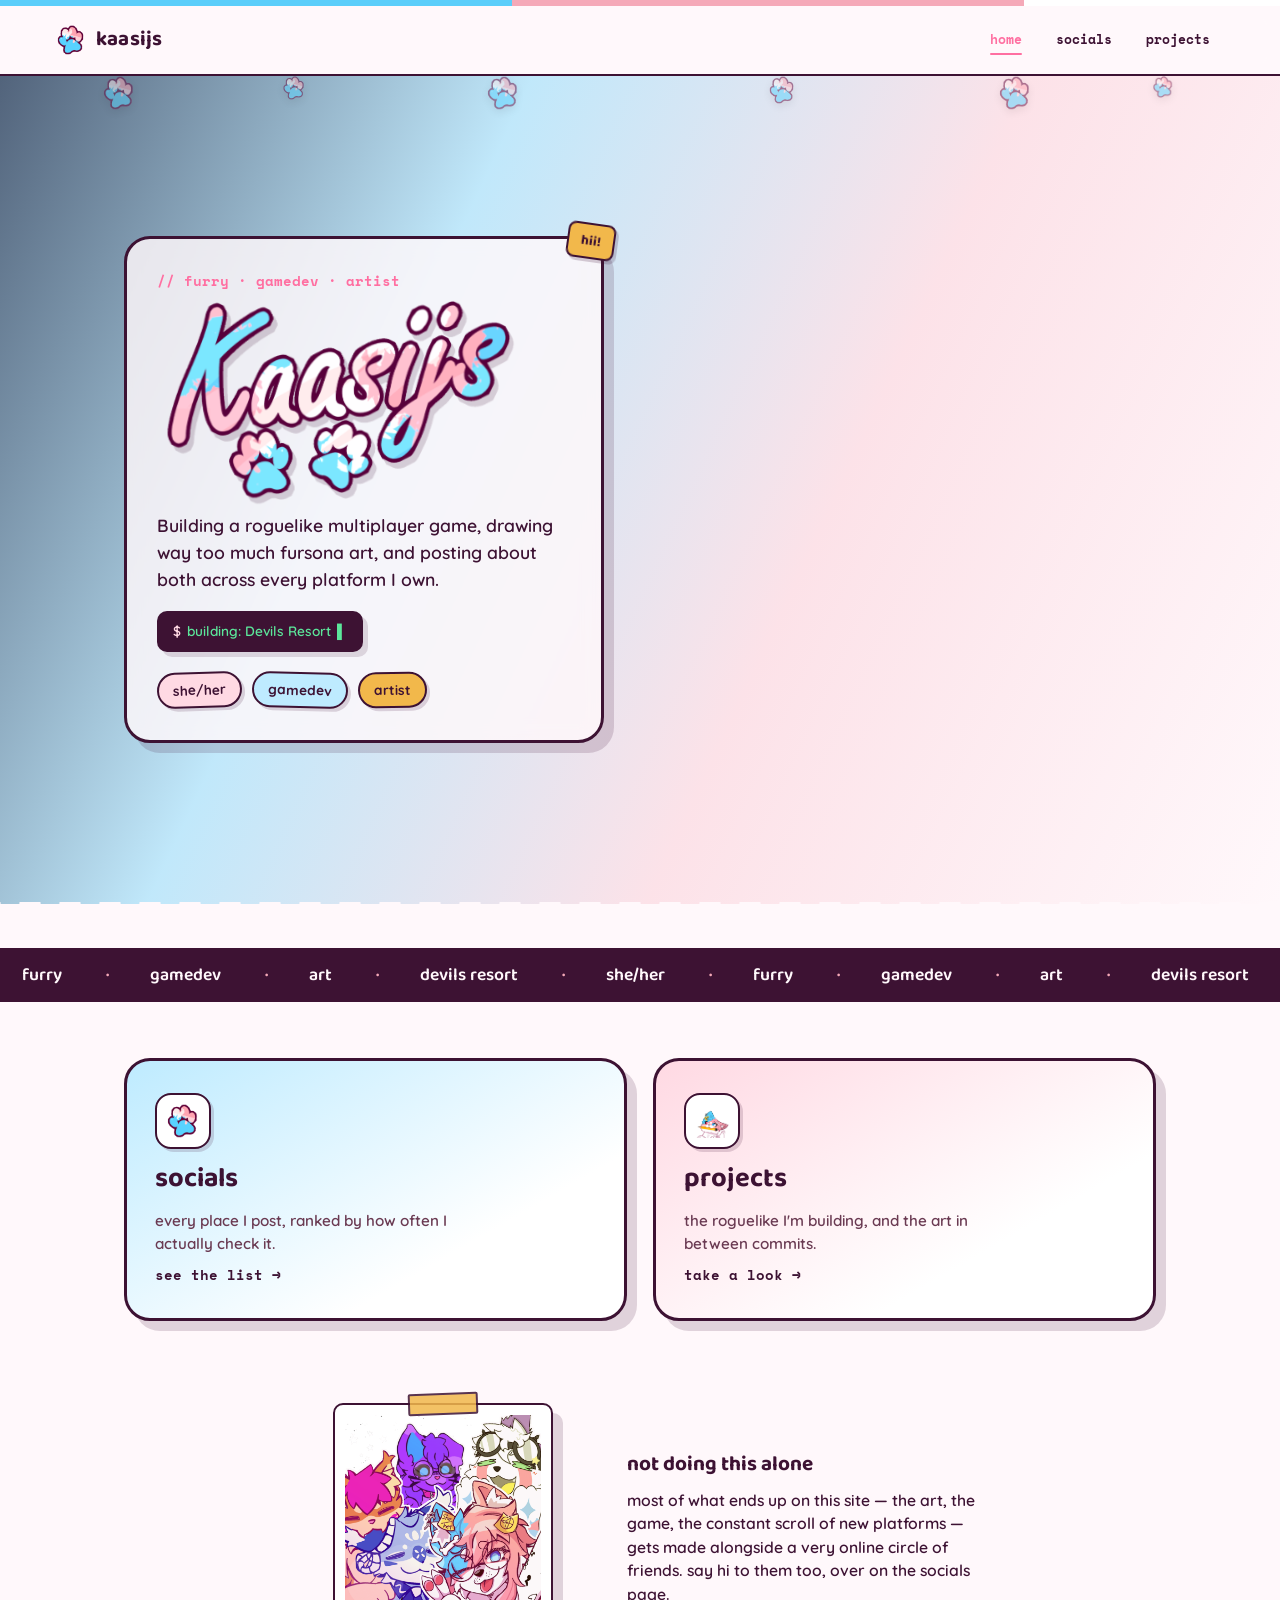
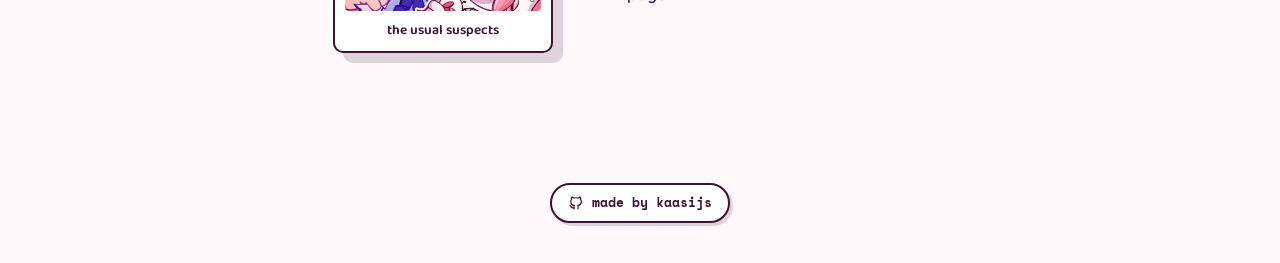
==== index.html @ 843fdc26 "update ui" ====
<!DOCTYPE html>
<html lang="en">
<head>
<meta charset="UTF-8">
<meta name="viewport" content="width=device-width, initial-scale=1.0">
<title>kaasijs</title>
<meta name="description" content="furry gamedev &amp; artist, building Devils Resort.">
<link rel="icon" href="assets/paw-heart.png">
<link rel="preconnect" href="https://fonts.googleapis.com">
<link href="https://fonts.googleapis.com/css2?family=Baloo+2:wght@500;600;700;800&family=Quicksand:wght@500;600;700&family=Space+Mono:wght@400;700&display=swap" rel="stylesheet">
<link rel="stylesheet" href="styles.css">
</head>
<body>

<div class="flag-ribbon" aria-hidden="true"></div>

<header class="site-header">
  <a class="brand" href="index.html">
    <img class="brand-paw" src="assets/paw-heart.png" alt="">
    <span class="brand-name">kaasijs</span>
  </a>
  <nav class="site-nav" aria-label="Primary">
    <a class="nav-link is-active" href="index.html">home</a>
    <a class="nav-link" href="socials.html">socials</a>
    <a class="nav-link" href="projects.html">projects</a>
  </nav>
</header>

<main>

  <section class="hero" id="hero">
    <div class="hero-bg" style="background-image:url('assets/avatar.jpg')" aria-hidden="true"></div>
    <div class="hero-scrim" aria-hidden="true"></div>

    <div class="paw-ambient" aria-hidden="true">
      <img src="assets/paw-heart.png" alt="" style="left:8%; animation-duration:16s; animation-delay:0s;">
      <img src="assets/paw-heart.png" alt="" style="left:22%; animation-duration:21s; animation-delay:-6s; width:24px;">
      <img src="assets/paw-heart.png" alt="" style="left:38%; animation-duration:18s; animation-delay:-11s;">
      <img src="assets/paw-heart.png" alt="" style="left:60%; animation-duration:24s; animation-delay:-3s; width:28px;">
      <img src="assets/paw-heart.png" alt="" style="left:78%; animation-duration:19s; animation-delay:-15s;">
      <img src="assets/paw-heart.png" alt="" style="left:90%; animation-duration:22s; animation-delay:-8s; width:22px;">
    </div>

    <div class="hero-inner">
      <div class="hero-panel">
        <p class="eyebrow mono">// furry · gamedev · artist</p>

        <button type="button" class="logo-button" id="logoBtn" aria-label="kaasijs — click for a surprise">
          <img class="hero-logo" src="assets/logo.png" alt="kaasijs">
        </button>

        <p class="tagline">Building a roguelike multiplayer game, drawing way too much fursona art, and posting about both across every platform I own.</p>

        <p class="terminal-line" aria-hidden="true">
          <span class="prompt">$</span> <span id="typed"></span><span class="cursor">▌</span>
        </p>

        <div class="chip-row">
          <span class="chip pink">she/her</span>
          <span class="chip blue">gamedev</span>
          <span class="chip gold">artist</span>
        </div>

        <span class="sticker-tag">hii!</span>
      </div>
    </div>
  </section>

  <div class="paw-divider" aria-hidden="true"></div>

  <div class="marquee" aria-hidden="true">
    <div class="marquee-track">
      <span>furry</span><span class="dot">·</span>
      <span>gamedev</span><span class="dot">·</span>
      <span>art</span><span class="dot">·</span>
      <span>devils resort</span><span class="dot">·</span>
      <span>she/her</span><span class="dot">·</span>
      <span>furry</span><span class="dot">·</span>
      <span>gamedev</span><span class="dot">·</span>
      <span>art</span><span class="dot">·</span>
      <span>devils resort</span><span class="dot">·</span>
      <span>she/her</span><span class="dot">·</span>
    </div>
  </div>

  <section class="hub-grid" aria-label="Where to go next">
    <a class="hub-tile tile-blue" href="socials.html" data-reveal>
      <span class="tile-icon"><img src="assets/paw-heart.png" alt=""></span>
      <h2>socials</h2>
      <p>every place I post, ranked by how often I actually check it.</p>
      <span class="tile-cta mono">see the list →</span>
    </a>

    <a class="hub-tile tile-pink" href="projects.html" data-reveal>
      <span class="tile-icon"><img src="assets/pencil-render.png" alt=""></span>
      <h2>projects</h2>
      <p>the roguelike I'm building, and the art in between commits.</p>
      <span class="tile-cta mono">take a look →</span>
    </a>
  </section>

  <section class="crew">
    <figure class="polaroid" data-reveal>
      <span class="tape" aria-hidden="true"></span>
      <img src="assets/group-foto.png" alt="a group of online friends, drawn as their fursonas together">
      <figcaption>the usual suspects</figcaption>
    </figure>
    <div class="crew-text" data-reveal>
      <h3>not doing this alone</h3>
      <p>most of what ends up on this site — the art, the game, the constant scroll of new platforms — gets made alongside a very online circle of friends. say hi to them too, over on the socials page.</p>
    </div>
  </section>

</main>

<footer class="site-footer">
  <a class="footer-link" href="https://github.com/Kaasijs/kaasijs.github.io" target="_blank" rel="noopener">
    <svg viewBox="0 0 24 24" fill="none" stroke="currentColor" stroke-width="1.8" stroke-linecap="round" stroke-linejoin="round"><path d="M9 19c-4.3 1.4-4.3-2.5-6-3m12 5v-3.4c0-1 .1-1.4-.5-2 2.8-.3 5.5-1.4 5.5-6a4.6 4.6 0 0 0-1.3-3.2 4.2 4.2 0 0 0-.1-3.2s-1.1-.3-3.5 1.3a12.3 12.3 0 0 0-6.2 0C6.6 3 5.5 3.3 5.5 3.3a4.2 4.2 0 0 0-.1 3.2A4.6 4.6 0 0 0 4.1 9.7c0 4.6 2.7 5.7 5.5 6-.6.6-.6 1.2-.5 2V21"/></svg>
    made by kaasijs
  </a>
</footer>

<script src="script.js"></script>
</body>
</html>
---- styles.css ----
/* =========================================================
   kaasijs.github.io — shared styles
   Palette: trans flag (blue/pink/white) + ink + gold accent
   Type: Baloo 2 (display) / Quicksand (body) / Space Mono (dev accents)
   ========================================================= */

:root{
  --ink:        #3D1233;
  --blue:       #5BCEFA;
  --blue-soft:  #BEEBFF;
  --blue-deep:  #0F2A4A;
  --pink:       #F5A9B8;
  --pink-soft:  #FFD9E3;
  --pink-hot:   #FF6FA1;
  --white:      #FFFFFF;
  --paper:      #FFF8FB;
  --gold:       #F2B84B;
  --mint:       #5CE79B;

  --shadow:     5px 5px 0 rgba(61,18,51,.14);
  --shadow-lg:  10px 10px 0 rgba(61,18,51,.16);
  --radius-sm:  10px;
  --radius:     18px;
  --radius-lg:  26px;

  --font-display:'Baloo 2', cursive;
  --font-body:   'Quicksand', sans-serif;
  --font-mono:   'Space Mono', monospace;

  --content-w: 1080px;
}

/* native cross-document page transitions (no-op in unsupported browsers) */
@view-transition{ navigation:auto; }
::view-transition-old(root){ animation: vt-out .35s cubic-bezier(.4,0,.2,1) both; }
::view-transition-new(root){ animation: vt-in .45s cubic-bezier(.2,1,.3,1) both; }
@keyframes vt-out{ to{ opacity:0; transform:scale(.97) translateY(8px); } }
@keyframes vt-in{ from{ opacity:0; transform:scale(1.02) translateY(-8px); } to{ opacity:1; transform:none; } }

/* ---------- reset ---------- */
*, *::before, *::after{ box-sizing:border-box; }
html{ scroll-behavior:smooth; }
body{
  margin:0;
  background:var(--paper);
  color:var(--ink);
  font-family:var(--font-body);
  font-weight:600;
  line-height:1.5;
  overflow-x:hidden;
}
img{ max-width:100%; display:block; }
a{ color:inherit; text-decoration:none; }
ul{ list-style:none; margin:0; padding:0; }
h1,h2,h3{ font-family:var(--font-display); margin:0; }
p{ margin:0; }
.mono{ font-family:var(--font-mono); }

:focus-visible{ outline:3px solid var(--ink); outline-offset:3px; border-radius:4px; }

/* ---------- trans-flag ribbon ---------- */
.flag-ribbon{
  height:6px;
  background:linear-gradient(90deg,
    var(--blue) 0 20%, var(--pink) 20% 40%, var(--white) 40% 60%,
    var(--pink) 60% 80%, var(--blue) 80% 100%);
  background-size:200% 100%;
  animation:ribbon-shift 10s linear infinite;
}
@keyframes ribbon-shift{
  0%{ background-position:0% 0; } 100%{ background-position:200% 0; }
}

/* ---------- decorative blobs ---------- */
.blob-field{ position:absolute; inset:0; overflow:hidden; z-index:0; pointer-events:none; }
.blob{ position:absolute; border-radius:50%; filter:blur(60px); opacity:.5; will-change:transform; }
.blob-a{ width:420px; height:420px; top:-140px; left:-120px; background:var(--blue); animation:blob-drift 14s ease-in-out infinite; }
.blob-b{ width:380px; height:380px; bottom:-160px; right:-100px; background:var(--pink); animation:blob-drift 18s ease-in-out infinite reverse; }
.blob-c{ width:260px; height:260px; bottom:10%; left:6%; background:var(--gold); opacity:.35; animation:blob-drift 11s ease-in-out infinite; }
@keyframes blob-drift{
  0%,100%{ transform:translate(0,0) scale(1); }
  50%{ transform:translate(26px,-22px) scale(1.06); }
}

/* ---------- ambient paw drift (used inside hero) ---------- */
.paw-ambient{ position:absolute; inset:0; z-index:1; pointer-events:none; overflow:hidden; }
.paw-ambient img{
  position:absolute; width:34px; opacity:.5;
  filter:drop-shadow(0 3px 4px rgba(0,0,0,.15));
  animation:paw-float linear infinite;
}
@keyframes paw-float{
  0%{ transform:translateY(10vh) rotate(-6deg); opacity:0; }
  10%{ opacity:.55; }
  90%{ opacity:.5; }
  100%{ transform:translateY(-70vh) rotate(20deg); opacity:0; }
}

/* ---------- site header / nav ---------- */
.site-header{
  position:sticky; top:0; z-index:50;
  display:flex; align-items:center; justify-content:space-between;
  gap:16px;
  padding:16px clamp(20px, 5vw, 56px);
  background:rgba(255,248,251,.86);
  backdrop-filter: blur(10px);
  border-bottom:2.5px solid var(--ink);
}
.brand{ display:flex; align-items:center; gap:10px; transition:transform .2s ease; }
.brand:hover{ transform:translateY(-2px) rotate(-1deg); }
.brand-paw{
  width:30px; height:30px; object-fit:contain;
  view-transition-name:brand-paw;
  transition:transform .3s cubic-bezier(.3,1.8,.4,1);
}
.brand:hover .brand-paw{ transform:rotate(-18deg) scale(1.15); }
.brand-name{ font-family:var(--font-display); font-weight:700; font-size:1.3rem; letter-spacing:.2px; }

.site-nav{ display:flex; gap:6px; flex-wrap:wrap; }
.nav-link{
  position:relative;
  font-family:var(--font-mono); font-size:.82rem;
  padding:8px 14px; border-radius:999px;
  transition: transform .18s ease, color .18s ease;
}
.nav-link:hover{ transform:translateY(-2px); color:var(--pink-hot); }
.nav-link::after{
  content:""; position:absolute; left:14px; right:14px; bottom:3px; height:2px;
  background:var(--pink-hot); border-radius:2px;
  transform:scaleX(0); transform-origin:left; transition:transform .25s cubic-bezier(.3,1,.4,1);
}
.nav-link:hover::after, .nav-link:focus-visible::after, .nav-link.is-active::after{ transform:scaleX(1); }
.nav-link.is-active{ color:var(--pink-hot); }

/* ---------- footer ---------- */
.site-footer{ position:relative; z-index:1; text-align:center; padding:44px 24px 40px; }
.footer-link{
  display:inline-flex; align-items:center; gap:8px;
  font-family:var(--font-mono); font-size:.82rem;
  color:var(--ink); padding:8px 16px; border-radius:999px;
  border:2px solid var(--ink); background:var(--white);
  box-shadow:3px 3px 0 rgba(61,18,51,.16);
  transition: transform .22s cubic-bezier(.3,1.6,.4,1), box-shadow .22s ease;
}
.footer-link:hover{ transform:translate(-3px,-3px) rotate(-2deg); box-shadow:6px 6px 0 rgba(61,18,51,.2); }
.footer-link svg{ width:16px; height:16px; transition:transform .3s ease; }
.footer-link:hover svg{ transform:rotate(-25deg); }

/* ---------- reveal-on-scroll ---------- */
[data-reveal]{
  opacity:0; transform:translateY(26px);
  transition: opacity .6s ease, transform .6s cubic-bezier(.2,1,.3,1);
}
[data-reveal].is-visible{ opacity:1; transform:none; }

/* ---------- chips ---------- */
.chip-row{ display:flex; flex-wrap:wrap; gap:10px; }
.chip{
  display:inline-flex; align-items:center; gap:6px;
  background:var(--white); border:2.5px solid var(--ink);
  border-radius:999px; padding:6px 14px;
  font-size:.85rem; font-weight:700;
  box-shadow:3px 3px 0 rgba(61,18,51,.16);
  transition: transform .2s cubic-bezier(.3,1.6,.4,1);
}
.chip:hover{ transform:translateY(-3px) scale(1.05); }
.chip.pink{ background:var(--pink-soft); transform:rotate(-2deg); }
.chip.pink:hover{ transform:translateY(-3px) scale(1.05) rotate(-2deg); }
.chip.blue{ background:var(--blue-soft); transform:rotate(1.5deg); }
.chip.blue:hover{ transform:translateY(-3px) scale(1.05) rotate(1.5deg); }
.chip.gold{ background:var(--gold); transform:rotate(-1deg); }
.chip.gold:hover{ transform:translateY(-3px) scale(1.05) rotate(-1deg); }

/* =========================================================
   HOME — full-bleed hero art
   ========================================================= */
.hero{
  position:relative;
  min-height:92vh;
  display:flex; align-items:center;
  overflow:hidden;
}
.hero-bg{
  position:absolute; inset:0; z-index:0;
  background-size:cover; background-position:50% 30%;
  transform:scale(1.08);
  transition: transform .25s ease-out, background-position .25s ease-out;
}
.hero-scrim{
  position:absolute; inset:0; z-index:1;
  background:
    linear-gradient(115deg, rgba(15,42,74,.72) 0%, rgba(91,206,250,.38) 32%, rgba(245,169,184,.28) 62%, rgba(255,248,251,.15) 100%);
}

.hero-inner{ position:relative; z-index:3; width:100%; max-width:var(--content-w); margin:0 auto; padding:0 24px; }
.hero-panel{
  max-width:480px;
  background:rgba(255,248,251,.82);
  backdrop-filter:blur(10px);
  border:3px solid var(--ink); border-radius:var(--radius-lg);
  padding:32px 30px;
  box-shadow:var(--shadow-lg);
  position:relative;
}
.hero-panel .sticker-tag{
  position:absolute; top:-16px; right:-14px;
  background:var(--gold); border:2.5px solid var(--ink); color:var(--ink);
  font-family:var(--font-display); font-weight:700; font-size:.85rem;
  padding:6px 12px; border-radius:8px; transform:rotate(8deg);
  box-shadow:3px 3px 0 rgba(61,18,51,.2);
  animation:tag-wiggle 3.6s ease-in-out infinite;
}
@keyframes tag-wiggle{
  0%,100%{ transform:rotate(8deg); } 50%{ transform:rotate(2deg) translateY(-3px); }
}

.eyebrow{ font-size:.85rem; color:var(--pink-hot); margin-bottom:6px; }

.logo-button{ background:none; border:none; padding:0; margin:0 0 14px; cursor:pointer; display:inline-block; }
.hero-logo{
  width:100%; max-width:360px;
  filter:drop-shadow(4px 6px 0 rgba(61,18,51,.18));
  animation:pop-in .7s cubic-bezier(.2,1.4,.4,1) both;
  transition: transform .25s cubic-bezier(.3,1.6,.4,1);
}
.logo-button:hover .hero-logo{ transform:scale(1.05) rotate(-2deg); }
.logo-button:active .hero-logo{ transform:scale(.97) rotate(1deg); }
@keyframes pop-in{
  0%{ transform:scale(.85) rotate(-4deg); opacity:0; }
  100%{ transform:scale(1) rotate(-1deg); opacity:1; }
}

.tagline{ font-size:1.1rem; margin-bottom:18px; line-height:1.55; }

.terminal-line{
  display:inline-flex; align-items:center; gap:6px;
  background:var(--ink); color:var(--mint);
  padding:10px 16px; border-radius:var(--radius-sm);
  font-size:.85rem; margin-bottom:20px;
  box-shadow:var(--shadow);
}
.terminal-line .prompt{ color:var(--pink-soft); }
.cursor{ display:inline-block; animation:blink 1s step-end infinite; color:var(--mint); }
@keyframes blink{ 50%{ opacity:0; } }

.paw-divider{
  position:relative; z-index:2;
  height:46px; margin-top:-2px;
  background:var(--paper);
  -webkit-mask:radial-gradient(circle at 10px 0, transparent 9px, black 10px) 0 0/40px 100% repeat-x;
          mask:radial-gradient(circle at 10px 0, transparent 9px, black 10px) 0 0/40px 100% repeat-x;
}

/* marquee */
.marquee{ position:relative; z-index:1; border-top:2.5px solid var(--ink); border-bottom:2.5px solid var(--ink); background:var(--ink); overflow:hidden; }
.marquee-track{ display:flex; width:max-content; animation:scroll-left 26s linear infinite; padding:12px 0; }
.marquee-track span{ font-family:var(--font-display); font-size:1.1rem; color:var(--paper); padding:0 22px; white-space:nowrap; }
.marquee-track span.dot{ color:var(--pink); }
@keyframes scroll-left{ from{ transform:translateX(0); } to{ transform:translateX(-50%); } }

/* hub tiles */
.hub-grid{ position:relative; z-index:1; max-width:var(--content-w); margin:0 auto; padding:56px 24px; display:grid; grid-template-columns:1fr 1fr; gap:26px; }
.hub-tile{
  position:relative; overflow:hidden;
  border:3px solid var(--ink); border-radius:var(--radius-lg);
  padding:32px 28px; min-height:220px;
  display:flex; flex-direction:column; gap:10px;
  box-shadow:var(--shadow-lg);
  transition: transform .28s cubic-bezier(.2,1.3,.4,1), box-shadow .28s ease;
}
.hub-tile:hover, .hub-tile:focus-visible{ transform:translateY(-8px) rotate(-.6deg) scale(1.015); box-shadow:14px 14px 0 rgba(61,18,51,.2); }
.tile-blue{ background:linear-gradient(150deg, var(--blue-soft), var(--white) 70%); }
.tile-pink{ background:linear-gradient(150deg, var(--pink-soft), var(--white) 70%); }
.tile-icon{
  width:56px; height:56px; border-radius:16px;
  background:var(--white); border:2.5px solid var(--ink);
  display:flex; align-items:center; justify-content:center;
  box-shadow:3px 3px 0 rgba(61,18,51,.16);
  animation:idle-bob 3.4s ease-in-out infinite;
}
.hub-tile:nth-child(2) .tile-icon{ animation-delay:.5s; }
@keyframes idle-bob{ 0%,100%{ transform:translateY(0) rotate(0deg); } 50%{ transform:translateY(-6px) rotate(-6deg); } }
.tile-icon img{ width:34px; height:34px; object-fit:contain; }
.hub-tile h2{ font-size:1.7rem; }
.hub-tile p{ font-size:.95rem; color:#6a3a52; max-width:34ch; }
.tile-cta{ margin-top:auto; font-size:.85rem; transition:transform .2s ease; }
.hub-tile:hover .tile-cta{ transform:translateX(6px); }

/* polaroid / crew photo */
.crew{ position:relative; z-index:1; max-width:var(--content-w); margin:0 auto; padding:10px 24px 70px; display:flex; align-items:center; gap:34px; flex-wrap:wrap; justify-content:center; }
.polaroid{
  position:relative; background:var(--white); border:2.5px solid var(--ink); border-radius:10px;
  padding:10px 10px 40px; width:220px; box-shadow:var(--shadow-lg);
  transform:rotate(-3deg);
  transition: transform .3s cubic-bezier(.3,1.6,.4,1);
}
.polaroid:hover{ transform:rotate(0deg) scale(1.03); }
.polaroid img{ border-radius:4px; }
.polaroid figcaption{ position:absolute; bottom:10px; left:0; right:0; text-align:center; font-family:var(--font-display); font-size:.85rem; }
.polaroid .tape{ position:absolute; top:-12px; left:50%; transform:translateX(-50%) rotate(-2deg); width:70px; height:22px; background:var(--gold); opacity:.85; border:2px solid var(--ink); border-radius:2px; }
.crew-text{ max-width:360px; font-size:.98rem; }
.crew-text h3{ font-size:1.3rem; margin-bottom:8px; }

/* =========================================================
   SOCIALS
   ========================================================= */
.dev-hero{
  position:relative; overflow:hidden;
  padding:70px 24px 90px;
  background:
    linear-gradient(150deg, rgba(15,42,74,.65), rgba(91,206,250,.35) 45%, rgba(245,169,184,.4)),
    url('assets/blueprint.jpg') center/cover no-repeat;
  color:var(--paper);
}
.dev-hero-inner{ position:relative; z-index:2; max-width:var(--content-w); margin:0 auto; display:flex; align-items:flex-end; gap:40px; flex-wrap:wrap; }
.dev-hero h1{ font-size:clamp(2.1rem, 5vw, 3rem); color:var(--white); }
.dev-hero .eyebrow{ color:var(--blue-soft); }
.dev-hero p.lead{ max-width:46ch; color:var(--blue-soft); font-size:1.05rem; margin-top:10px; }
.dev-mascot{ width:150px; margin-left:auto; filter:drop-shadow(6px 8px 0 rgba(0,0,0,.25)); animation:float-y 4.5s ease-in-out infinite; }
@keyframes float-y{ 0%,100%{ transform:translateY(0) rotate(-2deg); } 50%{ transform:translateY(-14px) rotate(2deg); } }

.terminal-window{ position:relative; z-index:3; max-width:var(--content-w); margin:-56px auto 0; padding:0 24px 80px; }
.terminal-card{ background:var(--white); border:3px solid var(--ink); border-radius:var(--radius-lg); overflow:hidden; box-shadow:var(--shadow-lg); }
.terminal-chrome{ display:flex; align-items:center; gap:8px; background:var(--ink); padding:12px 18px; }
.dot{ width:11px; height:11px; border-radius:50%; display:inline-block; }
.dot.red{ background:#FF6B6B; } .dot.yellow{ background:var(--gold); } .dot.green{ background:var(--mint); }
.terminal-title{ margin-left:10px; color:var(--paper); font-size:.78rem; opacity:.8; }

.social-list{ padding:6px; }
.social-row{ border-bottom:1.5px dashed rgba(61,18,51,.18); }
.social-row:last-child{ border-bottom:none; }
.social-link{
  display:grid;
  grid-template-columns:34px 1fr auto 24px;
  align-items:center; gap:16px;
  padding:18px 16px;
  border-left:5px solid var(--accent, var(--blue));
  transition: background .18s ease, padding-left .18s ease;
}
.social-link:hover, .social-link:focus-visible{
  background: color-mix(in srgb, var(--accent, var(--blue)) 14%, var(--white));
  padding-left:22px;
}
.social-icon{ width:30px; height:30px; display:flex; align-items:center; justify-content:center; color:var(--ink); transition: transform .25s cubic-bezier(.3,1.7,.4,1), color .2s ease; }
.social-icon svg{ width:100%; height:100%; }
.social-link:hover .social-icon, .social-link:focus-visible .social-icon{ color:var(--accent, var(--pink-hot)); transform:scale(1.18) rotate(-10deg); }
.social-text{ display:flex; flex-direction:column; gap:2px; min-width:0; }
.social-name{ font-family:var(--font-display); font-size:1.15rem; }
.social-handle{ font-size:.82rem; color:#6a3a52; }
.social-note{ font-size:.85rem; color:#8a5a72; text-align:right; display:none; }
.social-arrow{ font-size:1.2rem; justify-self:end; transition: transform .2s ease; }
.social-link:hover .social-arrow{ transform:translateX(5px); }

.repo-note{ text-align:center; margin-top:26px; font-size:.9rem; color:#6a3a52; }
.repo-note a{ text-decoration:underline; text-decoration-color:var(--pink-hot); text-underline-offset:3px; }

/* =========================================================
   PROJECTS
   ========================================================= */
.projects-hero{ position:relative; overflow:hidden; padding:70px 24px 30px; }
.projects-hero-inner{ position:relative; z-index:2; max-width:var(--content-w); margin:0 auto; display:flex; align-items:center; gap:36px; flex-wrap:wrap; }
.love-mascot{ width:130px; animation:float-y 5s ease-in-out infinite; }
.projects-hero h1{ font-size:clamp(2.1rem,5vw,3rem); }
.projects-hero p.lead{ max-width:48ch; font-size:1.05rem; margin-top:8px; }

.project-feature{ position:relative; z-index:1; max-width:var(--content-w); margin:30px auto 0; padding:0 24px; display:grid; grid-template-columns:220px 1fr; gap:34px; align-items:start; }
.project-media{
  border:3px solid var(--ink); border-radius:var(--radius-lg);
  background:linear-gradient(160deg, var(--blue-soft), var(--pink-soft));
  height:220px; display:flex; flex-direction:column; align-items:center; justify-content:center; gap:14px;
  box-shadow:var(--shadow-lg);
  transition: transform .25s cubic-bezier(.3,1.4,.4,1);
}
.project-media:hover{ transform:rotate(-1.5deg) scale(1.02); }
.status-pill{ background:var(--gold); border:2px solid var(--ink); border-radius:999px; padding:4px 12px; font-size:.72rem; transform:rotate(-2deg); }
.controller-icon{ width:64px; height:64px; transition:transform .25s ease; }
.project-media:hover .controller-icon{ transform:rotate(6deg) scale(1.08); }
.project-copy h2{ font-size:1.9rem; margin-bottom:8px; }
.project-copy p{ font-size:1rem; line-height:1.65; color:#5c2f45; margin-bottom:14px; }
.tag-row{ display:flex; gap:8px; flex-wrap:wrap; margin-bottom:16px; }
.tag-row li{ background:var(--white); border:2px solid var(--ink); border-radius:999px; padding:4px 12px; font-size:.72rem; transition: transform .2s ease, background .2s ease; }
.tag-row li:hover{ transform:translateY(-3px); background:var(--pink-soft); }
.steam-cta{
  position:relative; overflow:hidden;
  display:inline-flex; align-items:center; gap:10px;
  background:var(--ink); color:var(--paper);
  font-family:var(--font-display); font-weight:700;
  padding:12px 22px; border-radius:999px; font-size:1rem;
  box-shadow:4px 4px 0 rgba(61,18,51,.25);
  transition: transform .2s ease, box-shadow .2s ease;
}
.steam-cta:hover, .steam-cta:focus-visible{ transform:translate(-3px,-3px); box-shadow:7px 7px 0 rgba(61,18,51,.25); }
.steam-cta:hover svg{ transform:rotate(20deg); }
.steam-cta::after{
  content:""; position:absolute; top:0; left:-60%; width:40%; height:100%;
  background:linear-gradient(120deg, transparent, rgba(255,255,255,.35), transparent);
  transform:skewX(-20deg); animation:shimmer 3.2s ease-in-out infinite;
}
@keyframes shimmer{ 0%{ left:-60%; } 45%{ left:130%; } 100%{ left:130%; } }
.steam-cta svg{ width:20px; height:20px; transition:transform .3s ease; }

.art-note{ max-width:var(--content-w); margin:56px auto 0; padding:0 24px; display:flex; align-items:center; gap:24px; flex-wrap:wrap; }
.art-note img{ width:120px; border:2.5px solid var(--ink); border-radius:16px; box-shadow:var(--shadow); transform:rotate(2deg); transition:transform .25s ease; }
.art-note img:hover{ transform:rotate(-2deg) scale(1.05); }
.art-note p{ max-width:44ch; font-size:.98rem; }

.soon-card{
  max-width:calc(var(--content-w) - 48px);
  margin:44px auto 80px; padding:26px 28px;
  border:2.5px dashed var(--ink); border-radius:var(--radius);
  background:rgba(255,255,255,.5);
  animation:border-cycle 6s linear infinite;
}
@keyframes border-cycle{
  0%,100%{ border-color:var(--ink); }
  33%{ border-color:var(--blue); }
  66%{ border-color:var(--pink-hot); }
}
.soon-card .mono{ display:block; font-size:.78rem; color:var(--pink-hot); margin-bottom:6px; }
.soon-card p{ font-size:.95rem; color:#6a3a52; }
.soon-card a{ text-decoration:underline; text-decoration-color:var(--pink-hot); }

/* =========================================================
   confetti burst + cursor paw
   ========================================================= */
.confetti-piece{
  position:fixed; z-index:200; pointer-events:none;
  width:14px; height:14px; border-radius:4px;
  top:0; left:0;
  animation: confetti-fly var(--dur,900ms) ease-out forwards;
}
@keyframes confetti-fly{
  0%{ transform:translate(0,0) rotate(0deg) scale(1); opacity:1; }
  100%{ transform:translate(var(--tx), var(--ty)) rotate(var(--rot)) scale(.4); opacity:0; }
}

.cursor-paw{
  position:absolute; z-index:4; width:26px; height:26px;
  pointer-events:none; opacity:0;
  transition: opacity .2s ease;
  transform:translate(-50%,-50%);
}

/* =========================================================
   responsive
   ========================================================= */
@media (max-width:760px){
  .hero{ min-height:78vh; align-items:flex-end; padding-bottom:40px; }
  .hero-panel{ max-width:none; }
  .hub-grid{ grid-template-columns:1fr; }
  .dev-hero-inner{ flex-direction:column; align-items:flex-start; }
  .dev-mascot{ margin:0; }
  .project-feature{ grid-template-columns:1fr; }
  .project-media{ height:150px; }
  .social-note{ display:none; }
  .social-link{ grid-template-columns:28px 1fr 20px; gap:12px; }
  .social-icon{ width:26px; height:26px; }
}

@media (hover:none){ .cursor-paw{ display:none; } }

@media (prefers-reduced-motion: reduce){
  *{ animation-duration:.01ms !important; animation-iteration-count:1 !important; transition-duration:.01ms !important; scroll-behavior:auto !important; }
  ::view-transition-old(root), ::view-transition-new(root){ animation:none !important; }
}
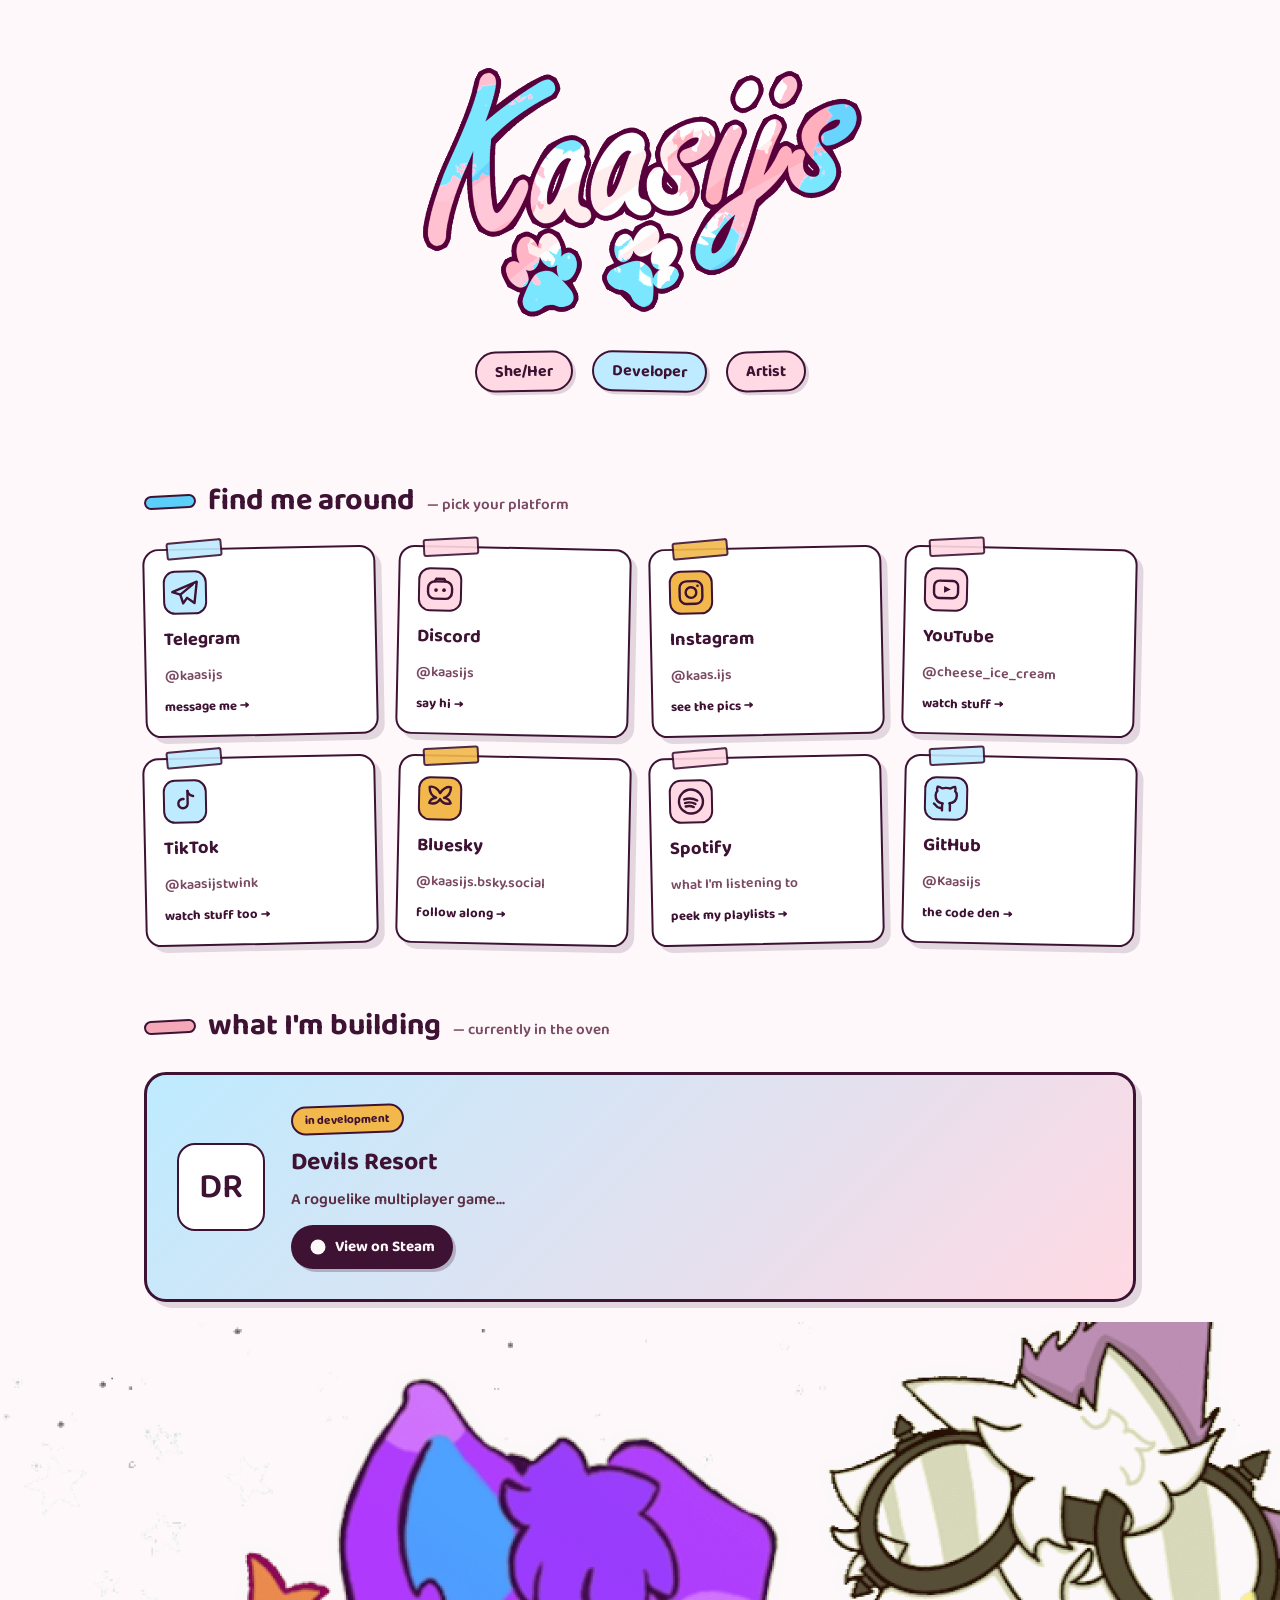
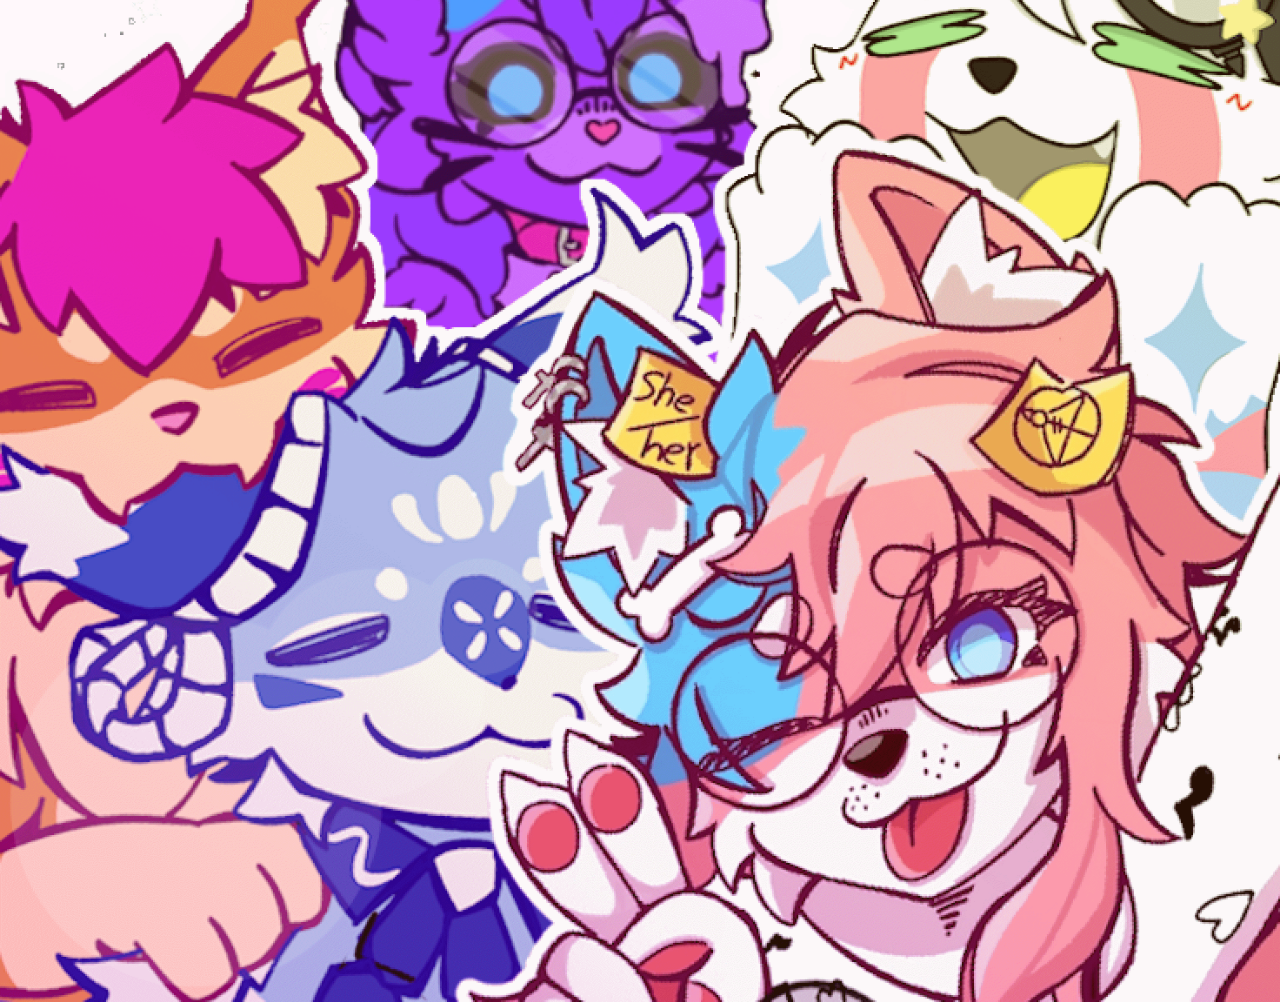
==== commit 5f79cb02: "simplified" ====
--- a/index.html
+++ b/index.html
@@ -3,123 +3,423 @@
 <head>
 <meta charset="UTF-8">
 <meta name="viewport" content="width=device-width, initial-scale=1.0">
-<title>kaasijs</title>
-<meta name="description" content="furry gamedev &amp; artist, building Devils Resort.">
+<title>Kaasijs</title>
 <link rel="icon" href="assets/paw-heart.png">
 <link rel="preconnect" href="https://fonts.googleapis.com">
-<link href="https://fonts.googleapis.com/css2?family=Baloo+2:wght@500;600;700;800&family=Quicksand:wght@500;600;700&family=Space+Mono:wght@400;700&display=swap" rel="stylesheet">
-<link rel="stylesheet" href="styles.css">
+<link href="https://fonts.googleapis.com/css2?family=Baloo+2:wght@500;600;700;800&family=Quicksand:wght@500;600;700&display=swap" rel="stylesheet">
+<style>
+  :root{
+    --blue:#5BCEFA;
+    --blue-soft:#BEEBFF;
+    --pink:#F5A9B8;
+    --pink-soft:#FFD9E3;
+    --white:#FFFFFF;
+    --ink:#3D1233;
+    --gold:#F2B84B;
+    --paper:#FFF8FB;
+    --shadow: 6px 6px 0 rgba(61,18,51,0.14);
+    --bg-image: url("assets/avatar.png?v=2");
+  }
+
+  @keyframes float{
+      0%,100%{ transform: translateY(0);}
+      50%{ transform: translateY(-10px);}
+    }
+
+  *{box-sizing:border-box;}
+  body{
+    margin:0;
+    background:var(--paper);
+    color:var(--ink);
+    font-family:'Quicksand', sans-serif;
+    font-weight:600;
+    overflow-x:hidden;
+    font-family:'Baloo 2', cursive;
+    scroll-behavior:smooth;
+    align-items: center;    
+
+    /*
+    background:
+      radial-gradient(ellipse 60% 50% at 15% 20%, rgba(91,206,250,0.55), transparent 60%),
+      radial-gradient(ellipse 55% 45% at 85% 15%, rgba(245,169,184,0.6), transparent 60%),
+      radial-gradient(ellipse 70% 60% at 50% 100%, rgba(245,169,184,0.35), transparent 65%),
+      var(--bg-image) center / cover no-repeat;
+    background-size: cover;
+    */
+  } 
+
+  a{ color:inherit; }
+
+  /* ---------- hero ---------- */
+  .hero{
+    position:relative;
+    min-height:40vh;
+    display: column;
+    text-align: center;
+    align-content: center;
+    align-items: center;
+    justify-content:center;
+    padding: 64px 24px 48px;
+    overflow:hidden;
+  }
+
+  .hero-logo{
+    transition: transform 0.22s cubic-bezier(.2,1.2,.4,1), box-shadow 0.22s;
+  }
+  .hero-logo:hover {
+    transform: translateY(-6px) rotate(0deg) scale(1.03);
+    outline:none;
+  }
+
+  .chip{
+    display:inline-block;
+    align-self: center;
+    align-content: center;
+    align-items:center;
+    background:var(--white);
+    border:2.5px solid var(--ink);
+    border-radius:999px;
+    padding:6px 18px;
+    margin: 0px 8px;
+    font-weight:700;
+    transform: rotate(-2deg);
+    box-shadow: 3px 3px 0 rgba(61,18,51,0.16);
+    transition: transform 0.22s cubic-bezier(.2,1.2,.4,1), box-shadow 0.22s;
+  }
+  .chip:nth-child(odd){ transform: rotate(-1.2deg); }
+  .chip:nth-child(even){ transform: rotate(1.2deg); }
+  .chip:hover, .card:focus-visible{
+    transform: translateY(-6px) rotate(0deg) scale(1.03);
+    box-shadow: 9px 9px 0 rgba(61,18,51,0.18);
+    outline:none;
+  }
+  .chip.pink{ background:var(--pink-soft); }
+  .chip.blue{ background:var(--blue-soft); }
+
+  /* ---------- section shell ---------- */
+  section.block{
+    position:relative;
+    z-index:1;
+    max-width:1040px;
+    margin: 0 auto;
+    padding: 36px 24px 10px;
+  }
+  .section-head{
+    display:flex;
+    align-items:baseline;
+    gap:12px;
+    margin-bottom:22px;
+    flex-wrap:wrap;
+  }
+  .section-head h2{
+    font-size:1.9rem;
+    margin:0;
+    font-weight:700;
+  }
+  .section-head .sub{
+    font-size:0.95rem;
+    font-weight:600;
+    color: #7a4a63;
+  }
+  .underline-blob{
+    display:inline-block;
+    width:52px; height:14px;
+    background:var(--blue);
+    border:2px solid var(--ink);
+    border-radius:10px;
+    transform: rotate(-3deg);
+  }
+
+  /* ---------- socials grid ---------- */
+  .grid{
+    display:grid;
+    grid-template-columns: repeat(auto-fit, minmax(210px,1fr));
+    gap:20px;
+    padding-bottom: 10px;
+  }
+  .card{
+    position:relative;
+    background:var(--white);
+    border:2.5px solid var(--ink);
+    border-radius:16px;
+    padding:20px 18px 18px;
+    box-shadow: var(--shadow);
+    text-decoration:none;
+    display:flex;
+    flex-direction:column;
+    gap:10px;
+    transition: transform 0.22s cubic-bezier(.2,1.2,.4,1), box-shadow 0.22s;
+  }
+  .card:nth-child(odd){ transform: rotate(-1.2deg); }
+  .card:nth-child(even){ transform: rotate(1.2deg); }
+  .card:hover, .card:focus-visible{
+    transform: translateY(-6px) rotate(0deg) scale(1.03);
+    box-shadow: 9px 9px 0 rgba(61,18,51,0.18);
+    outline:none;
+  }
+  .card:focus-visible{ outline: 3px solid var(--ink); outline-offset:3px; }
+
+  .card-tape{
+    position:absolute;
+    top:-10px;
+    left:22px;
+    width:56px;
+    height:18px;
+    background: var(--icon-bg, var(--blue-soft));
+    border:2px solid var(--ink);
+    border-radius:3px;
+    opacity:0.9;
+    transform: rotate(-4deg);
+  }
+  .card-icon{
+    width:44px;
+    height:44px;
+    border-radius:12px;
+    display:flex;
+    align-items:center;
+    justify-content:center;
+    background: var(--icon-bg, var(--blue-soft));
+    border:2px solid var(--ink);
+    color:var(--ink);
+  }
+  .card-icon svg{ width:32px; height:32px; }
+  .card h3{
+    margin:0;
+    font-size:1.15rem;
+  }
+  .card p{
+    margin:0;
+    font-size:0.88rem;
+    color:#7a4a63;
+    font-weight:600;
+  }
+  .card .go{
+    margin-top:auto;
+    font-size:0.82rem;
+    font-family:'Baloo 2';
+    font-weight:700;
+    color:var(--ink);
+  }
+  .card .go::after{ content:" →"; }
+
+  /* ---------- project feature ---------- */
+  .project-card{
+    position:relative;
+    background: linear-gradient(135deg, var(--blue-soft), var(--pink-soft));
+    border:3px solid var(--ink);
+    border-radius:22px;
+    padding: 30px;
+    box-shadow: var(--shadow);
+    display:flex;
+    gap:26px;
+    flex-wrap:wrap;
+    align-items:center;
+    text-decoration:none;
+    transition: transform 0.25s cubic-bezier(.2,1.2,.4,1), box-shadow 0.25s;
+  }
+  .project-card:hover, .project-card:focus-visible{
+    transform: translateY(-5px);
+    box-shadow: 10px 10px 0 rgba(61,18,51,0.18);
+    outline:none;
+  }
+  .project-badge{
+    flex:0 0 auto;
+    width:88px;
+    height:88px;
+    border-radius:18px;
+    background:var(--white);
+    border:2.5px solid var(--ink);
+    display:flex;
+    align-items:center;
+    justify-content:center;
+    font-size:2.2rem;
+  }
+  .project-content{ flex:1 1 300px; }
+  .project-content .status{
+    display:inline-block;
+    background:var(--gold);
+    border:2px solid var(--ink);
+    border-radius:999px;
+    padding:3px 12px;
+    font-size:0.75rem;
+    font-family:'Baloo 2';
+    font-weight:700;
+    margin-bottom:8px;
+    transform: rotate(-2deg);
+  }
+  .project-content h3{
+    margin:0 0 6px;
+    font-size:1.55rem;
+  }
+  .project-content p{
+    margin:0 0 12px;
+    font-weight:600;
+    line-height:1.55;
+    color:#5c2f45;
+  }
+  .steam-btn{
+    display:inline-flex;
+    align-items:center;
+    gap:8px;
+    background:var(--ink);
+    color:var(--paper);
+    font-family:'Baloo 2';
+    font-weight:700;
+    padding:10px 18px;
+    border-radius:999px;
+    text-decoration:none;
+    font-size:0.95rem;
+    box-shadow: 3px 3px 0 rgba(61,18,51,0.25);
+  }
+
+  /* ---------- footer ---------- */
+  footer{
+    position:relative;
+    z-index:1;
+    text-align:center;
+    padding: 48px 24px 40px;
+    font-size:0.85rem;
+    color:#7a4a63;
+    font-weight:600;
+  }
+  footer .paws{
+    font-size:1rem;
+    letter-spacing:10px;
+    color:var(--pink);
+    margin-bottom:8px;
+  }
+
+</style>
 </head>
 <body>
 
-<div class="flag-ribbon" aria-hidden="true"></div>
-
-<header class="site-header">
-  <a class="brand" href="index.html">
-    <img class="brand-paw" src="assets/paw-heart.png" alt="">
-    <span class="brand-name">kaasijs</span>
+<header class="hero">
+  <img class="hero-logo" style=max-width:460px; src="assets/logo.png" alt="kaasijs">
+  <div style=min-height:12px;></div>
+  <div style=min-height:12px;></div>
+  <div class="chip-row">
+    <span class="chip pink">She/Her</span>
+    <span class="chip blue">Developer</span>
+    <span class="chip pink">Artist</span>
+  </div>
+</header>
+
+<section class="block" id="socials">
+  <div class="section-head">
+    <span class="underline-blob"></span>
+    <h2>find me around</h2>
+    <span class="sub">— pick your platform</span>
+  </div>
+
+  <div class="grid">
+
+    <a class="card" href="https://t.me/kaasijs" target="_blank" rel="noopener" style="--icon-bg:var(--blue-soft)">
+      <span class="card-tape"></span>
+      <span class="card-icon" aria-hidden="true">
+        <svg viewBox="0 0 24 24" fill="none" stroke="currentColor" stroke-width="1.8" stroke-linecap="round" stroke-linejoin="round"><path d="M21 4L2.5 11.5l6 2 2 6.5 3-4 5.5 4L21 4z"/><path d="M8.5 13.5L18 6"/></svg>
+      </span>
+      <h3>Telegram</h3>
+      <p>@kaasijs</p>
+      <span class="go">message me</span>
+    </a>
+
+    <a class="card" href="https://discordapp.com/users/1133811648747016242" target="_blank" rel="noopener" style="--icon-bg:var(--pink-soft)">
+      <span class="card-tape"></span>
+      <span class="card-icon" aria-hidden="true">
+        <svg viewBox="0 0 24 24" fill="none" stroke="currentColor" stroke-width="1.8" stroke-linecap="round" stroke-linejoin="round"><rect x="3" y="6" width="18" height="13" rx="5"/><circle cx="9" cy="12.5" r="1.4" fill="currentColor" stroke="none"/><circle cx="15" cy="12.5" r="1.4" fill="currentColor" stroke="none"/><path d="M8 6l1-2h6l1 2"/></svg>
+      </span>
+      <h3>Discord</h3>
+      <p>@kaasijs</p>
+      <span class="go">say hi</span>
+    </a>
+
+    <a class="card" href="https://www.instagram.com/kaas.ijs/" target="_blank" rel="noopener" style="--icon-bg:var(--gold)">
+      <span class="card-tape"></span>
+      <span class="card-icon" aria-hidden="true">
+        <svg viewBox="0 0 24 24" fill="none" stroke="currentColor" stroke-width="1.8"><rect x="3.5" y="3.5" width="17" height="17" rx="5"/><circle cx="12" cy="12" r="4"/><circle cx="17" cy="7" r="1" fill="currentColor" stroke="none"/></svg>
+      </span>
+      <h3>Instagram</h3>
+      <p>@kaas.ijs</p>
+      <span class="go">see the pics</span>
+    </a>
+
+    <a class="card" href="https://www.youtube.com/@cheese_ice_cream" target="_blank" rel="noopener" style="--icon-bg:var(--pink-soft)">
+      <span class="card-tape"></span>
+      <span class="card-icon" aria-hidden="true">
+        <svg viewBox="0 0 24 24" fill="none" stroke="currentColor" stroke-width="1.8" stroke-linejoin="round"><rect x="3" y="5.5" width="18" height="13" rx="4"/><path d="M10.5 9.5l5 2.5-5 2.5z" fill="currentColor" stroke="none"/></svg>
+      </span>
+      <h3>YouTube</h3>
+      <p>@cheese_ice_cream</p>
+      <span class="go">watch stuff</span>
+    </a>
+
+    <a class="card" href="https://www.tiktok.com/@kaasijstwink" target="_blank" rel="noopener" style="--icon-bg:var(--blue-soft)">
+      <span class="card-tape"></span>
+      <span class="card-icon" aria-hidden="true">
+        <svg viewBox="0 0 24 24" fill="none" stroke="currentColor" stroke-width="1.8" stroke-linecap="round" stroke-linejoin="round"><path d="M14 4v9.5a3.5 3.5 0 1 1-3-3.46"/><path d="M14 4c.4 2.2 2 3.7 4.2 4"/></svg>
+      </span>
+      <h3>TikTok</h3>
+      <p>@kaasijstwink</p>
+      <span class="go">watch stuff too</span>
+    </a>
+
+    <a class="card" href="https://bsky.app/profile/kaasijs.bsky.social" target="_blank" rel="noopener" style="--icon-bg:var(--gold)">
+      <span class="card-tape"></span>
+      <span class="card-icon" aria-hidden="true">
+        <svg viewBox="0 0 24 24" fill="none" stroke="currentColor" stroke-width="1.8" stroke-linejoin="round"><path d="M12 8c-1.5-3-5-5.5-8-4.5 0 4.5 2 7 5 8-3 .3-4.5 2-5 4 3.2 1 6.3-.2 8-3 1.7 2.8 4.8 4 8 3-.5-2-2-3.7-5-4 3-1 5-3.5 5-8-3-1-6.5 1.5-8 4.5z"/></svg>
+      </span>
+      <h3>Bluesky</h3>
+      <p>@kaasijs.bsky.social</p>
+      <span class="go">follow along</span>
+    </a>
+
+    <a class="card" href="https://open.spotify.com/user/31kuds4gvqf3ldm6mgi4k7spsshi" target="_blank" rel="noopener" style="--icon-bg:var(--pink-soft)">
+      <span class="card-tape"></span>
+      <span class="card-icon" aria-hidden="true">
+        <svg viewBox="0 0 24 24" fill="none" stroke="currentColor" stroke-width="1.8" stroke-linecap="round"><circle cx="12" cy="12" r="9"/><path d="M7 10.3c3.2-1 7-.6 9.7 1"/><path d="M7.5 13c2.6-.7 5.6-.4 7.8.8"/><path d="M8 15.6c2-.5 4.3-.3 6 .6"/></svg>
+      </span>
+      <h3>Spotify</h3>
+      <p>what I'm listening to</p>
+      <span class="go">peek my playlists</span>
+    </a>
+
+    <a class="card" href="https://github.com/Kaasijs" target="_blank" rel="noopener" style="--icon-bg:var(--blue-soft)">
+      <span class="card-tape"></span>
+      <span class="card-icon" aria-hidden="true">
+        <svg viewBox="0 0 24 24" fill="none" stroke="currentColor" stroke-width="1.8" stroke-linecap="round" stroke-linejoin="round"><path d="M9 19c-4.3 1.4-4.3-2.5-6-3m12 5v-3.4c0-1 .1-1.4-.5-2 2.8-.3 5.5-1.4 5.5-6a4.6 4.6 0 0 0-1.3-3.2 4.2 4.2 0 0 0-.1-3.2s-1.1-.3-3.5 1.3a12.3 12.3 0 0 0-6.2 0C6.6 3 5.5 3.3 5.5 3.3a4.2 4.2 0 0 0-.1 3.2A4.6 4.6 0 0 0 4.1 9.7c0 4.6 2.7 5.7 5.5 6-.6.6-.6 1.2-.5 2V21"/></svg>
+      </span>
+      <h3>GitHub</h3>
+      <p>@Kaasijs</p>
+      <span class="go">the code den</span>
+    </a>
+
+  </div>
+</section>
+
+<section class="block" id="projects">
+  <div class="section-head">
+    <span class="underline-blob" style="background:var(--pink);"></span>
+    <h2>what I'm building</h2>
+    <span class="sub">— currently in the oven</span>
+  </div>
+
+  <a class="project-card" href="https://store.steampowered.com/app/3691440/Friendly_Firewall/" target="_blank" rel="noopener">
+    <span class="project-badge" aria-hidden="true">DR</span>
+    <div class="project-content">
+      <span class="status">in development</span>
+      <h3>Devils Resort</h3>
+      <p>A roguelike multiplayer game...</p>
+      <span class="steam-btn">
+        <svg width="18" height="18" viewBox="0 0 24 24" fill="currentColor"><circle cx="12" cy="12" r="10"/></svg>
+        View on Steam
+      </span>
+    </div>
   </a>
-  <nav class="site-nav" aria-label="Primary">
-    <a class="nav-link is-active" href="index.html">home</a>
-    <a class="nav-link" href="socials.html">socials</a>
-    <a class="nav-link" href="projects.html">projects</a>
-  </nav>
-</header>
-
-<main>
-
-  <section class="hero" id="hero">
-    <div class="hero-bg" style="background-image:url('assets/avatar.jpg')" aria-hidden="true"></div>
-    <div class="hero-scrim" aria-hidden="true"></div>
-
-    <div class="paw-ambient" aria-hidden="true">
-      <img src="assets/paw-heart.png" alt="" style="left:8%; animation-duration:16s; animation-delay:0s;">
-      <img src="assets/paw-heart.png" alt="" style="left:22%; animation-duration:21s; animation-delay:-6s; width:24px;">
-      <img src="assets/paw-heart.png" alt="" style="left:38%; animation-duration:18s; animation-delay:-11s;">
-      <img src="assets/paw-heart.png" alt="" style="left:60%; animation-duration:24s; animation-delay:-3s; width:28px;">
-      <img src="assets/paw-heart.png" alt="" style="left:78%; animation-duration:19s; animation-delay:-15s;">
-      <img src="assets/paw-heart.png" alt="" style="left:90%; animation-duration:22s; animation-delay:-8s; width:22px;">
-    </div>
-
-    <div class="hero-inner">
-      <div class="hero-panel">
-        <p class="eyebrow mono">// furry · gamedev · artist</p>
-
-        <button type="button" class="logo-button" id="logoBtn" aria-label="kaasijs — click for a surprise">
-          <img class="hero-logo" src="assets/logo.png" alt="kaasijs">
-        </button>
-
-        <p class="tagline">Building a roguelike multiplayer game, drawing way too much fursona art, and posting about both across every platform I own.</p>
-
-        <p class="terminal-line" aria-hidden="true">
-          <span class="prompt">$</span> <span id="typed"></span><span class="cursor">▌</span>
-        </p>
-
-        <div class="chip-row">
-          <span class="chip pink">she/her</span>
-          <span class="chip blue">gamedev</span>
-          <span class="chip gold">artist</span>
-        </div>
-
-        <span class="sticker-tag">hii!</span>
-      </div>
-    </div>
-  </section>
-
-  <div class="paw-divider" aria-hidden="true"></div>
-
-  <div class="marquee" aria-hidden="true">
-    <div class="marquee-track">
-      <span>furry</span><span class="dot">·</span>
-      <span>gamedev</span><span class="dot">·</span>
-      <span>art</span><span class="dot">·</span>
-      <span>devils resort</span><span class="dot">·</span>
-      <span>she/her</span><span class="dot">·</span>
-      <span>furry</span><span class="dot">·</span>
-      <span>gamedev</span><span class="dot">·</span>
-      <span>art</span><span class="dot">·</span>
-      <span>devils resort</span><span class="dot">·</span>
-      <span>she/her</span><span class="dot">·</span>
-    </div>
-  </div>
-
-  <section class="hub-grid" aria-label="Where to go next">
-    <a class="hub-tile tile-blue" href="socials.html" data-reveal>
-      <span class="tile-icon"><img src="assets/paw-heart.png" alt=""></span>
-      <h2>socials</h2>
-      <p>every place I post, ranked by how often I actually check it.</p>
-      <span class="tile-cta mono">see the list →</span>
-    </a>
-
-    <a class="hub-tile tile-pink" href="projects.html" data-reveal>
-      <span class="tile-icon"><img src="assets/pencil-render.png" alt=""></span>
-      <h2>projects</h2>
-      <p>the roguelike I'm building, and the art in between commits.</p>
-      <span class="tile-cta mono">take a look →</span>
-    </a>
-  </section>
-
-  <section class="crew">
-    <figure class="polaroid" data-reveal>
-      <span class="tape" aria-hidden="true"></span>
-      <img src="assets/group-foto.png" alt="a group of online friends, drawn as their fursonas together">
-      <figcaption>the usual suspects</figcaption>
-    </figure>
-    <div class="crew-text" data-reveal>
-      <h3>not doing this alone</h3>
-      <p>most of what ends up on this site — the art, the game, the constant scroll of new platforms — gets made alongside a very online circle of friends. say hi to them too, over on the socials page.</p>
-    </div>
-  </section>
-
-</main>
-
-<footer class="site-footer">
-  <a class="footer-link" href="https://github.com/Kaasijs/kaasijs.github.io" target="_blank" rel="noopener">
-    <svg viewBox="0 0 24 24" fill="none" stroke="currentColor" stroke-width="1.8" stroke-linecap="round" stroke-linejoin="round"><path d="M9 19c-4.3 1.4-4.3-2.5-6-3m12 5v-3.4c0-1 .1-1.4-.5-2 2.8-.3 5.5-1.4 5.5-6a4.6 4.6 0 0 0-1.3-3.2 4.2 4.2 0 0 0-.1-3.2s-1.1-.3-3.5 1.3a12.3 12.3 0 0 0-6.2 0C6.6 3 5.5 3.3 5.5 3.3a4.2 4.2 0 0 0-.1 3.2A4.6 4.6 0 0 0 4.1 9.7c0 4.6 2.7 5.7 5.5 6-.6.6-.6 1.2-.5 2V21"/></svg>
-    made by kaasijs
-  </a>
-</footer>
-
-<script src="script.js"></script>
+</section>
 </body>
-</html>
+
+<footer style=padding:0px;margin:0;>
+  <img style=padding:0px;width:100%;margin:0;transform:translateY(10px); src="assets/group-foto.png">
+</footer style=padding:0px;margin:0;>
+
+</html>
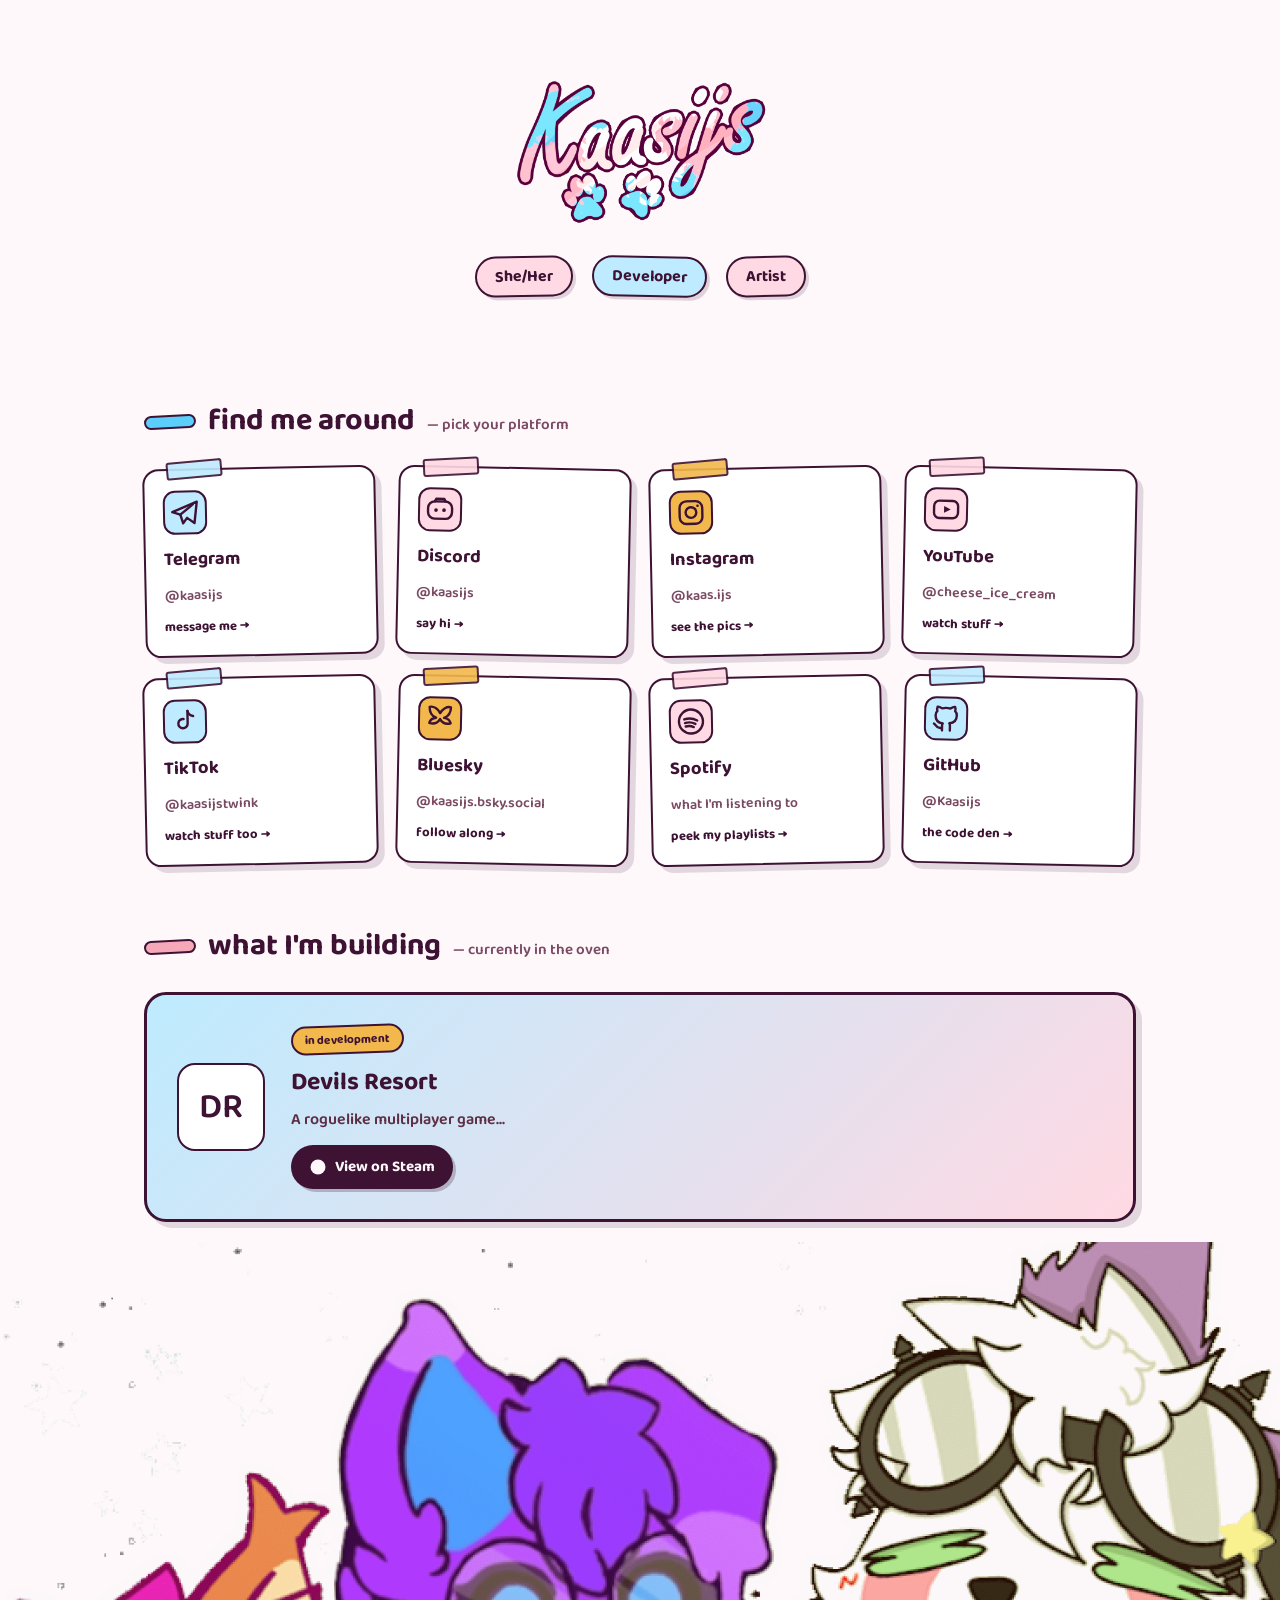
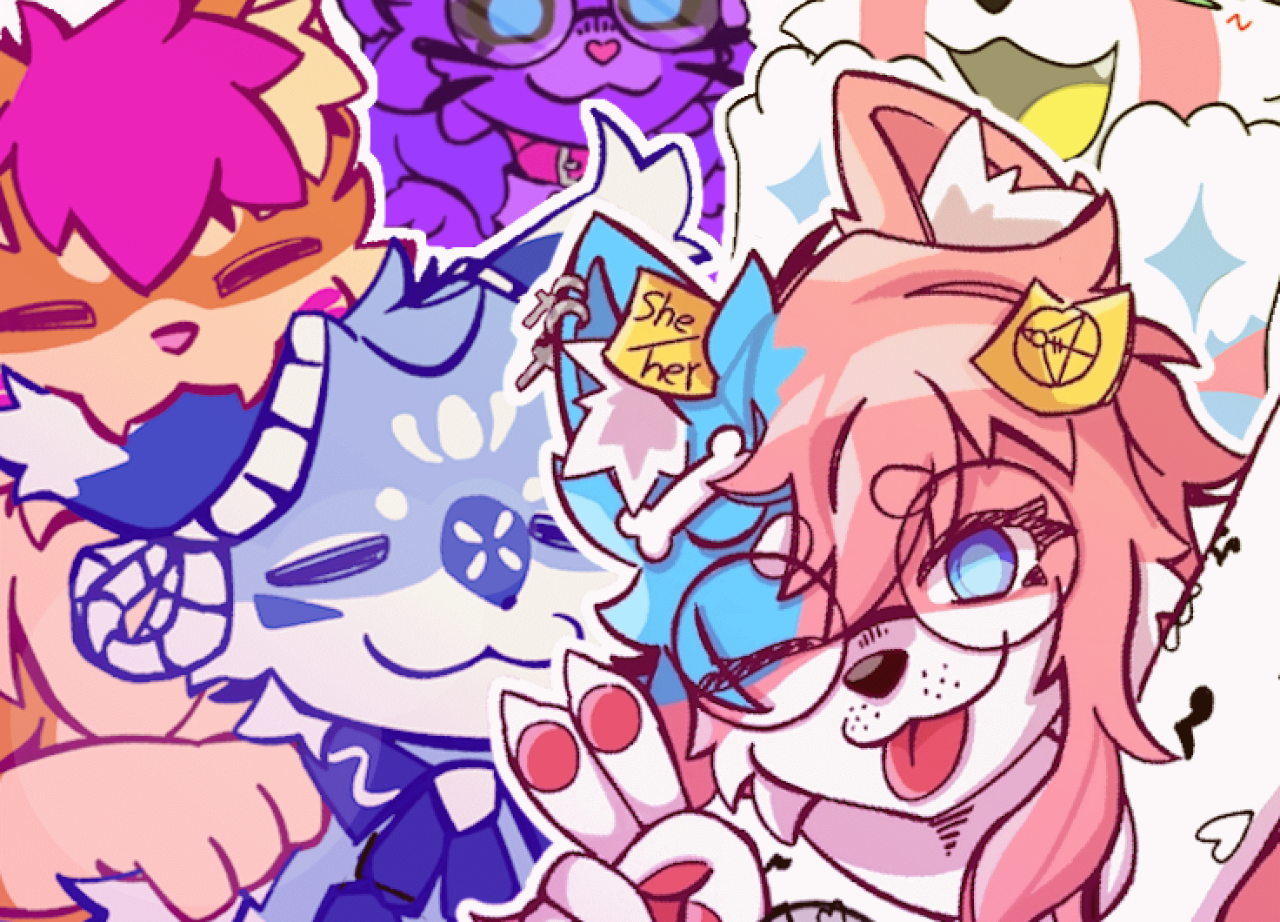
==== commit 24a73291: "Update index.html" ====
--- a/index.html
+++ b/index.html
@@ -294,7 +294,7 @@
 <body>
 
 <header class="hero">
-  <img class="hero-logo" style=max-width:460px; src="assets/logo.png" alt="kaasijs">
+  <img class="hero-logo" style=max-width:260px; src="assets/logo.png" alt="kaasijs">
   <div style=min-height:12px;></div>
   <div style=min-height:12px;></div>
   <div class="chip-row">
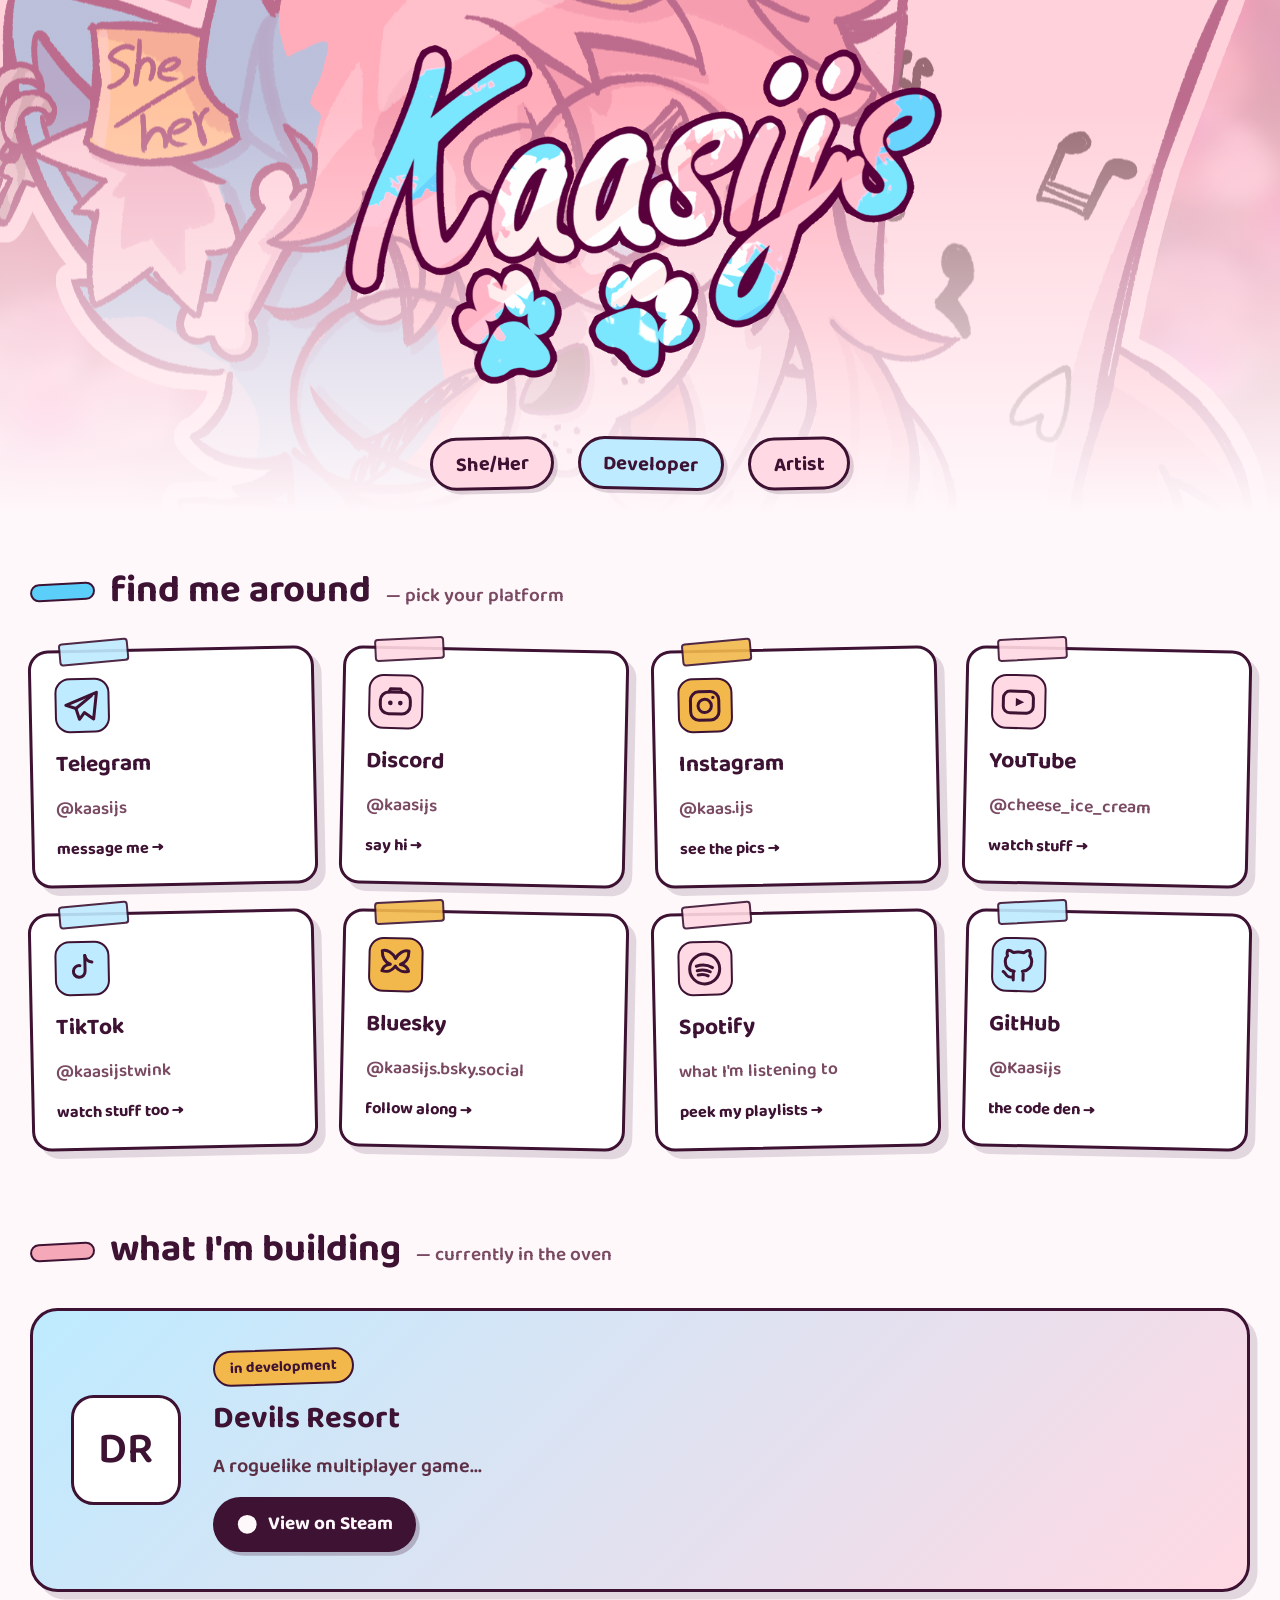
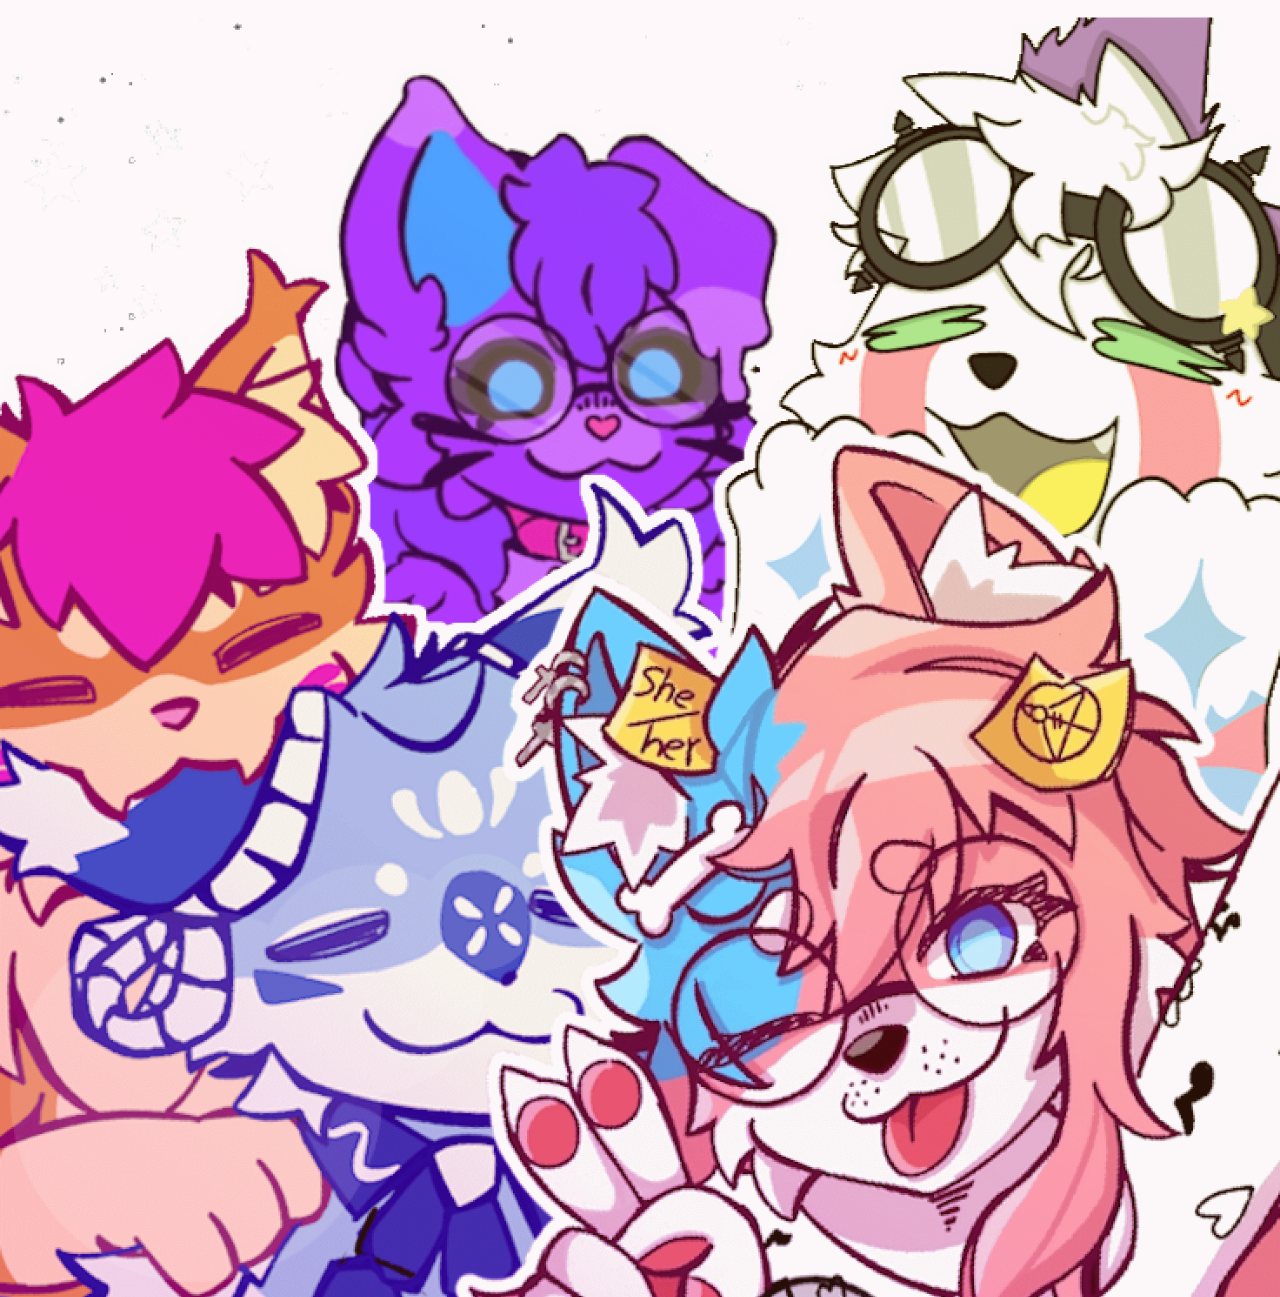
==== commit 8ad4fe34: "Update index.html" ====
--- a/index.html
+++ b/index.html
@@ -2,7 +2,7 @@
 <html lang="en">
 <head>
 <meta charset="UTF-8">
-<meta name="viewport" content="width=device-width, initial-scale=1.0">
+<meta name="viewport" content="width=device-width, initial-scale=0.8">
 <title>Kaasijs</title>
 <link rel="icon" href="assets/paw-heart.png">
 <link rel="preconnect" href="https://fonts.googleapis.com">
@@ -19,6 +19,7 @@
     --paper:#FFF8FB;
     --shadow: 6px 6px 0 rgba(61,18,51,0.14);
     --bg-image: url("assets/avatar.png?v=2");
+    zoom:1.25;
   }
 
   @keyframes float{
@@ -37,16 +38,19 @@
     font-family:'Baloo 2', cursive;
     scroll-behavior:smooth;
     align-items: center;    
-
-    /*
-    background:
-      radial-gradient(ellipse 60% 50% at 15% 20%, rgba(91,206,250,0.55), transparent 60%),
-      radial-gradient(ellipse 55% 45% at 85% 15%, rgba(245,169,184,0.6), transparent 60%),
-      radial-gradient(ellipse 70% 60% at 50% 100%, rgba(245,169,184,0.35), transparent 65%),
-      var(--bg-image) center / cover no-repeat;
-    background-size: cover;
-    */
-  } 
+    animation: fadeInUp 1s ease-out;
+
+  }
+  @keyframes fadeInUp{
+    0%{
+      opacity: 0;
+      transform: translateY(20px);
+    }
+    100%{
+      opacity: 1;
+      transform: translateY(0);
+    }
+  }
 
   a{ color:inherit; }
 
@@ -59,16 +63,20 @@
     align-content: center;
     align-items: center;
     justify-content:center;
-    padding: 64px 24px 48px;
+    padding: 32px 10px 20px;
     overflow:hidden;
+    --hero-overlay:#ffb3c299;
+    background:
+      linear-gradient(180deg, var(--hero-overlay) 0%,var(--hero-overlay) 20%, var(--paper) 100%),
+      var(--bg-image) center / cover no-repeat;
+    background-size: cover;
   }
 
   .hero-logo{
+    padding: 0px 0px 0px;
+    align-self: center;
+    min-height: 0px;
     transition: transform 0.22s cubic-bezier(.2,1.2,.4,1), box-shadow 0.22s;
-  }
-  .hero-logo:hover {
-    transform: translateY(-6px) rotate(0deg) scale(1.03);
-    outline:none;
   }
 
   .chip{
@@ -294,9 +302,9 @@
 <body>
 
 <header class="hero">
-  <img class="hero-logo" style=max-width:260px; src="assets/logo.png" alt="kaasijs">
-  <div style=min-height:12px;></div>
-  <div style=min-height:12px;></div>
+  <img class="hero-logo" style=max-width:500px;width:100%; src="assets/logo.png" alt="kaasijs">
+  <div style=min-height:16px;></div>
+  <div style=min-height:16px;></div>
   <div class="chip-row">
     <span class="chip pink">She/Her</span>
     <span class="chip blue">Developer</span>
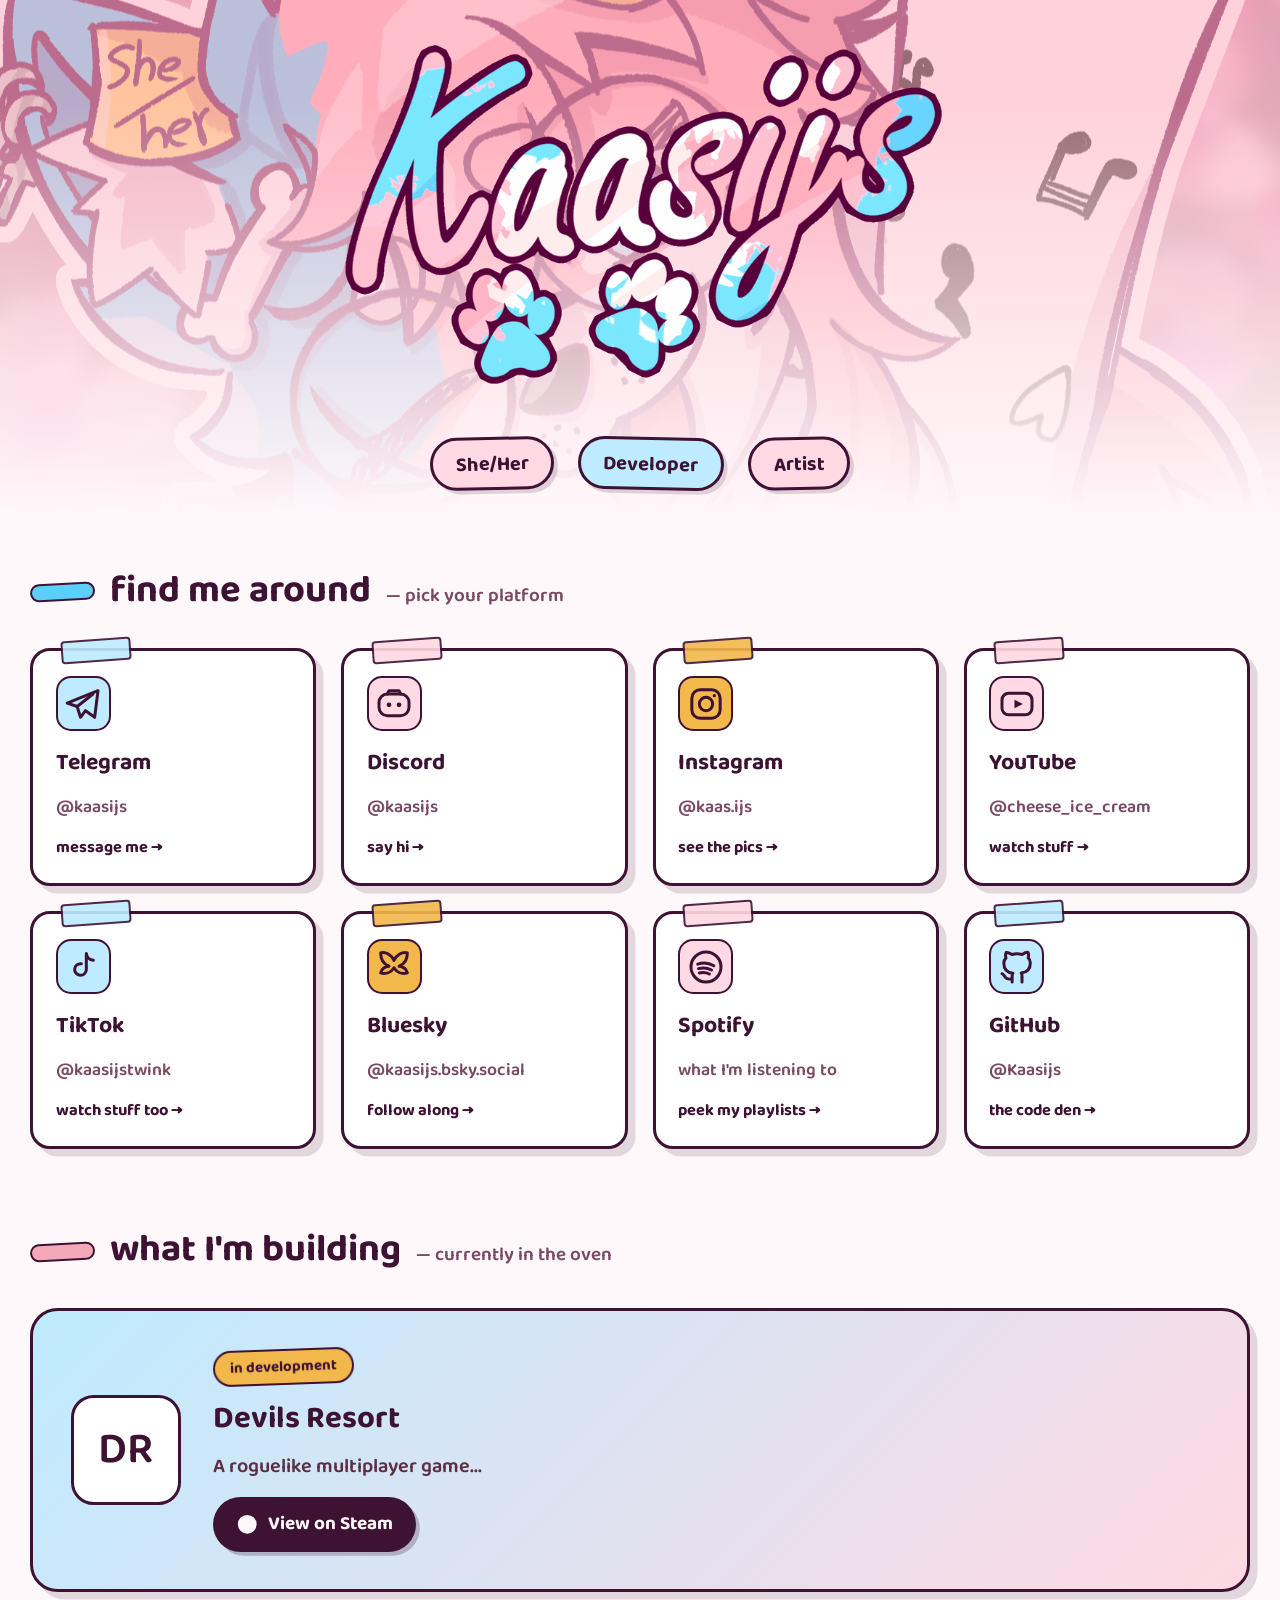
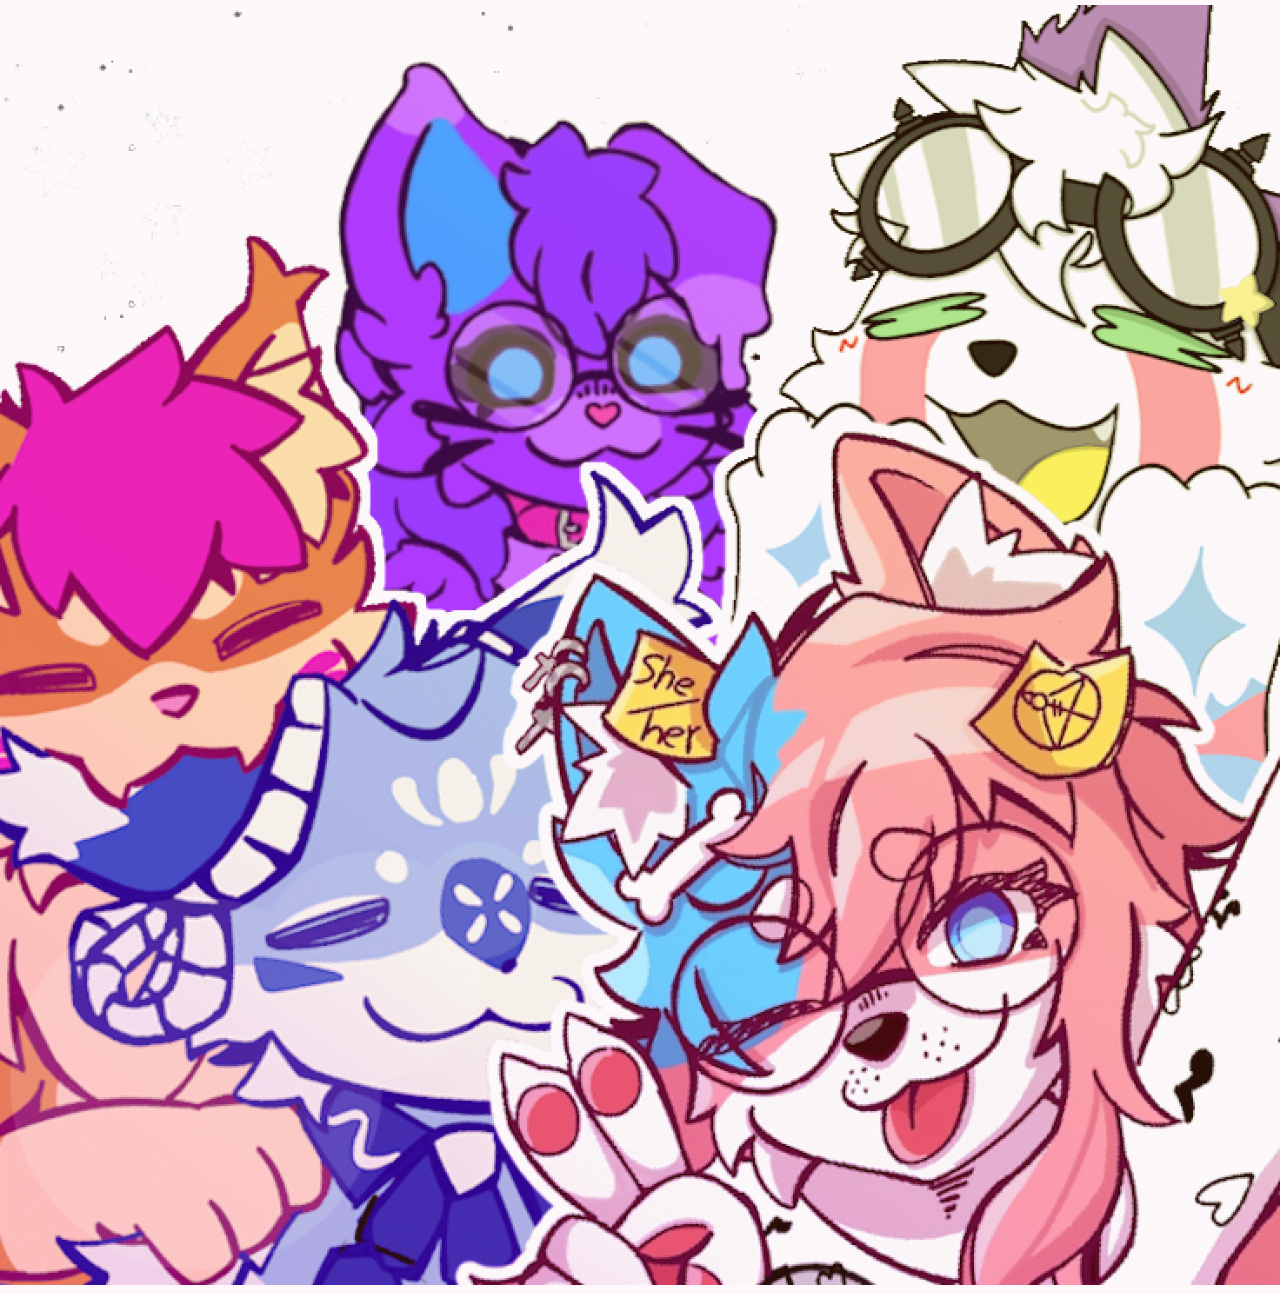
==== commit 0a1483a2: "Update index.html" ====
--- a/index.html
+++ b/index.html
@@ -38,19 +38,33 @@
     font-family:'Baloo 2', cursive;
     scroll-behavior:smooth;
     align-items: center;    
-    animation: fadeInUp 1s ease-out;
-
-  }
-  @keyframes fadeInUp{
-    0%{
+  }
+
+  /* Everything starts hidden */
+  .site-fade {
+    opacity: 0;
+    transform: translateY(-20px);
+  }
+
+  /* JS adds this class */
+  .site-fade.show {
+    animation: fadeInDown 0.7s ease-out forwards;
+  }
+
+  @keyframes fadeInDown {
+    0% {
       opacity: 0;
-      transform: translateY(20px);
+      transform: translateY(-20px);
     }
-    100%{
-      opacity: 1;
-      transform: translateY(0);
-    }
-  }
+
+  100% {
+    opacity: 1;
+    transform: translateY(0);
+  }
+
+}
+  /* Bounce after 5 seconds */ .site-fade.bounce { animation: littleBounce 0.55s ease-in-out; }
+  @keyframes littleBounce { 0% { transform: translateY(0); } 30% { transform: translateY(-8px); } 55% { transform: translateY(2px); } 75% { transform: translateY(-4px); } 100% { transform: translateY(0); } }
 
   a{ color:inherit; }
 
@@ -430,4 +444,21 @@
   <img style=padding:0px;width:100%;margin:0;transform:translateY(10px); src="assets/group-foto.png">
 </footer style=padding:0px;margin:0;>
 
+<script>
+document.addEventListener("DOMContentLoaded", () => {
+  const elements = document.querySelectorAll(
+    "header, main, section, article, footer, nav, h1, h2, h3, p, img, button, a, .card"
+  );
+
+  elements.forEach((element, index) => {
+    element.classList.add("site-fade");
+    element.style.animationDelay = `${index * 0.08}s`;
+
+    setTimeout(() => {
+      element.classList.add("show");
+    }, 50);
+  });
+});
+</script>
+
 </html>
